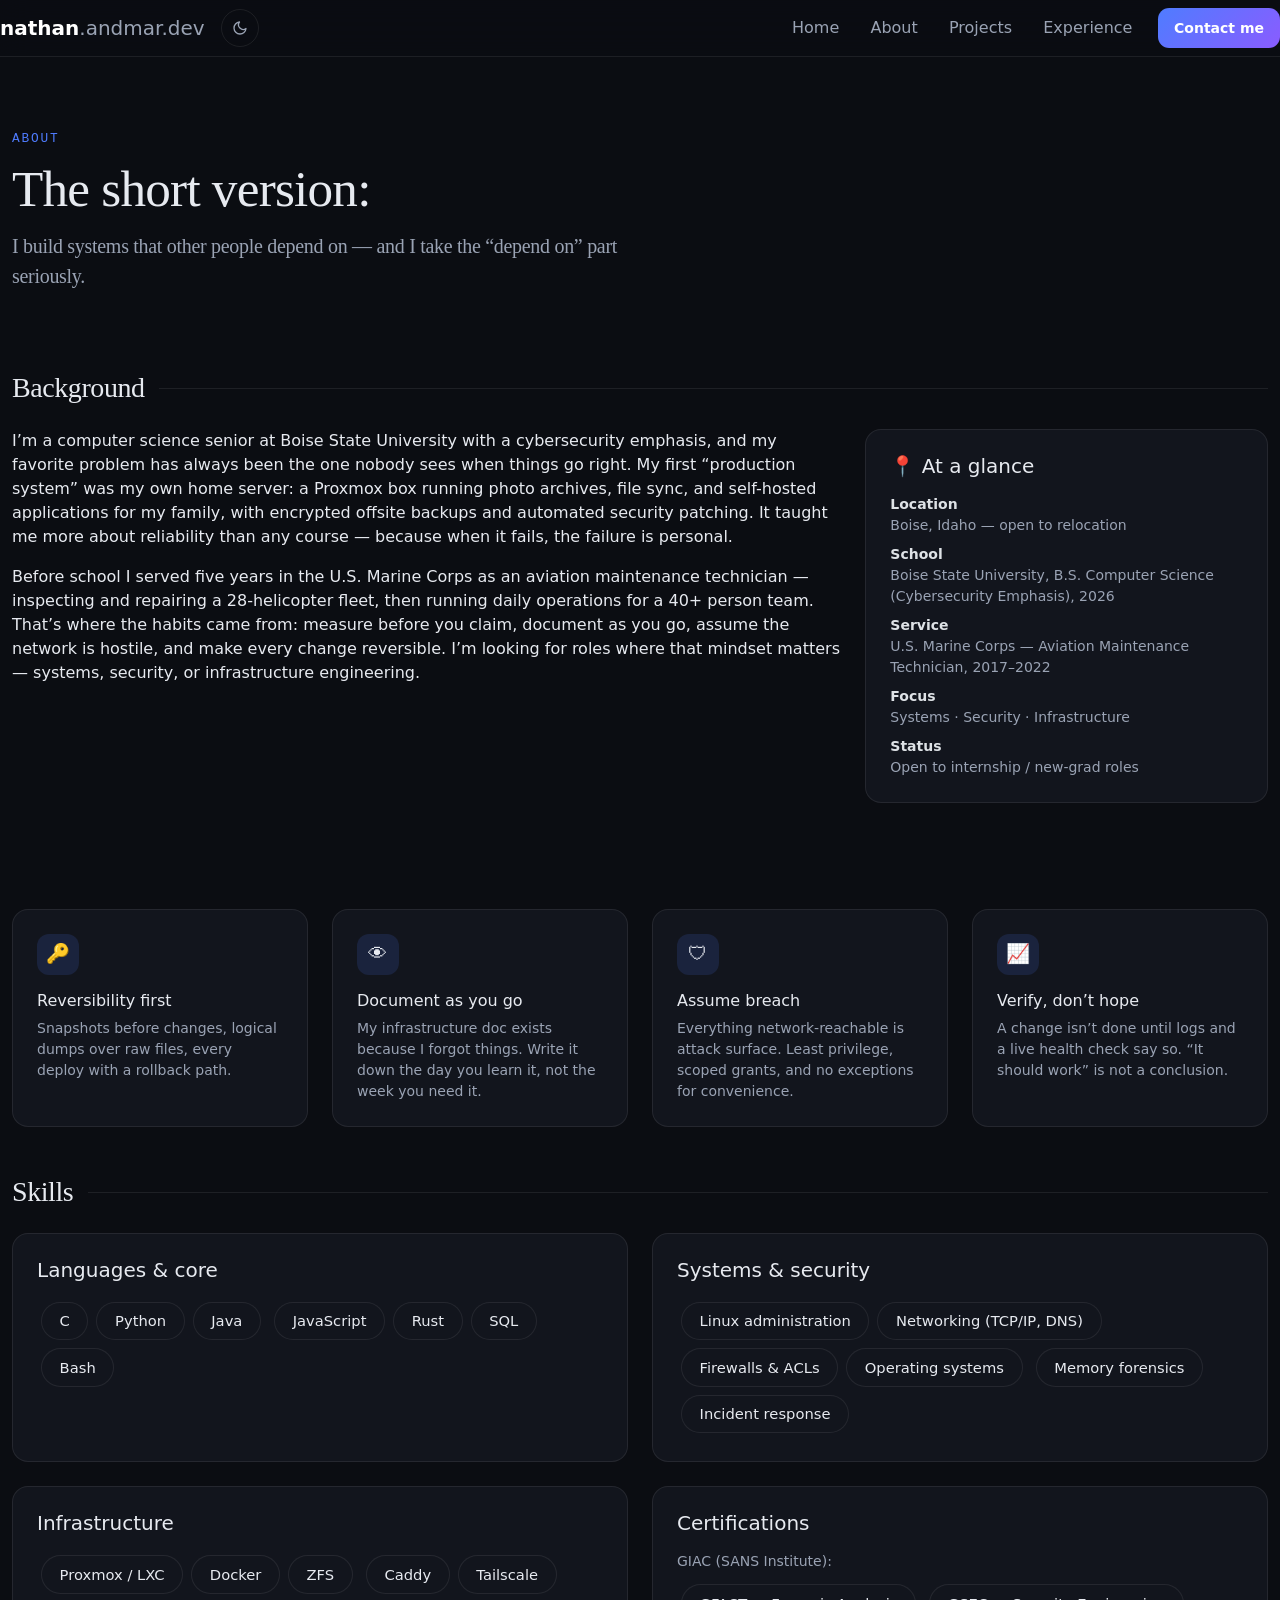
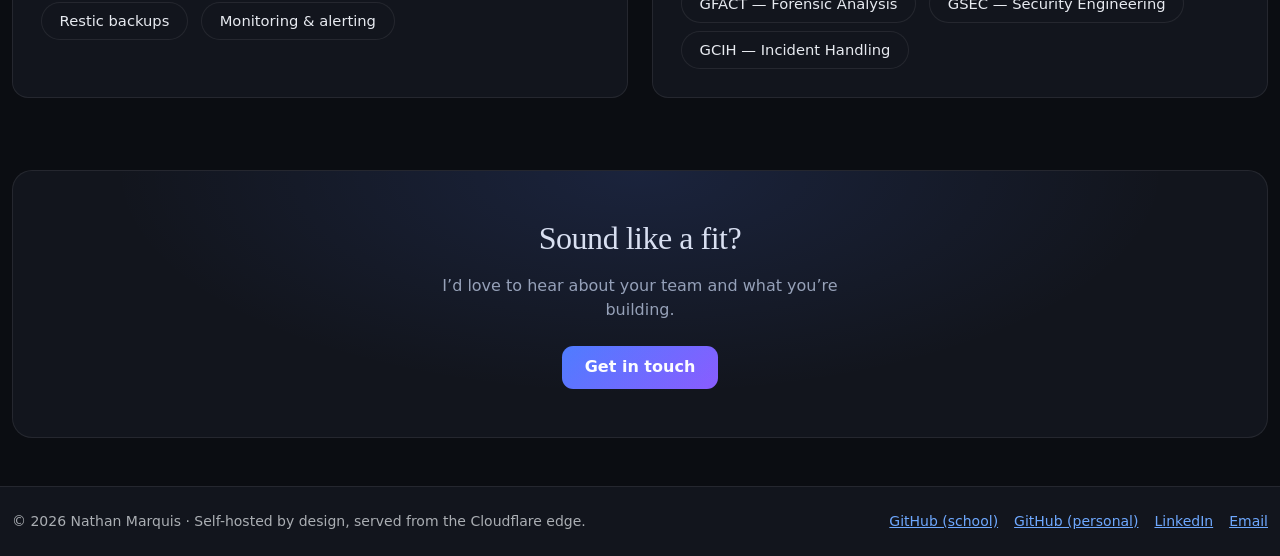
==== about.html @ 96228f15 "Make school GitHub the primary footer reference" ====
<!DOCTYPE html>
<html lang="en" data-bs-theme="dark">
<head>
  <meta charset="UTF-8">
  <meta name="viewport" content="width=device-width, initial-scale=1.0">
  <title>About — Nathan Marquis</title>
  <meta name="description" content="About Nathan Marquis: background, skills, and what I care about in the work.">

  <meta property="og:title" content="About — Nathan Marquis">
  <meta property="og:description" content="Background, skills, and what I care about in the work.">
  <meta property="og:type" content="website">
  <meta property="og:url" content="https://nathan.andmar.dev/about.html">

  <link rel="icon" href="favicon.svg" type="image/svg+xml">
  <link rel="stylesheet" href="assets/css/bootstrap.min.css">
  <link rel="stylesheet" href="styles.css">
</head>
<body data-page="about">
  <a class="skip-link" href="#main">Skip to content</a>

  <header class="site-header sticky-top">
    <nav class="navbar navbar-expand-lg container-xxl" aria-label="Primary">
      <a class="navbar-brand fw-bold" href="index.html">nathan<span class="brand-dot">.andmar.dev</span></a>
      <div class="d-flex align-items-center gap-2 ms-lg-auto me-lg-3">
        <button id="themeToggle" type="button" aria-label="Toggle light / dark theme" title="Toggle theme">
          <svg class="icon-moon" width="16" height="16" viewBox="0 0 24 24" fill="none" stroke="currentColor" stroke-width="2" stroke-linecap="round" stroke-linejoin="round"><path d="M21 12.79A9 9 0 1 1 11.21 3 7 7 0 0 0 21 12.79z"/></svg>
          <svg class="icon-sun d-none" width="16" height="16" viewBox="0 0 24 24" fill="none" stroke="currentColor" stroke-width="2" stroke-linecap="round" stroke-linejoin="round"><circle cx="12" cy="12" r="5"/><path d="M12 1v2m0 18v2M4.22 4.22l1.42 1.42m12.72 12.72 1.42 1.42M1 12h2m18 0h2M4.22 19.78l1.42-1.42M18.36 5.64l1.42-1.42"/></svg>
        </button>
        <button class="navbar-toggler" type="button" data-bs-toggle="collapse" data-bs-target="#primaryNav"
                aria-controls="primaryNav" aria-expanded="false" aria-label="Toggle navigation">
          <span class="navbar-toggler-icon"></span>
        </button>
      </div>
      <div class="collapse navbar-collapse" id="primaryNav">
        <ul class="navbar-nav ms-auto align-items-lg-center gap-lg-1">
          <li class="nav-item"><a class="nav-link" href="index.html">Home</a></li>
          <li class="nav-item"><a class="nav-link" href="about.html">About</a></li>
          <li class="nav-item"><a class="nav-link" href="projects.html">Projects</a></li>
          <li class="nav-item"><a class="nav-link" href="experience.html">Experience</a></li>
          <li class="nav-item ms-lg-2"><a class="btn btn-primary btn-sm px-3 nav-cta" href="contact.html">Contact me</a></li>
        </ul>
      </div>
    </nav>
  </header>

  <main id="main" class="container-xxl">

    <!-- ================= PAGE HEAD ================= -->
    <section class="page-head" aria-labelledby="page-title">
      <p class="eyebrow mb-0" data-reveal>About</p>
      <h1 id="page-title" data-reveal>The short version:</h1>
      <p class="lead display-serif" data-reveal>I build systems that other people depend on — and I take the &ldquo;depend on&rdquo; part seriously.</p>
    </section>

    <!-- ================= STORY ================= -->
    <section class="py-4" aria-labelledby="story-h">
      <h2 id="story-h" class="section-title" data-reveal>Background</h2>
      <div class="row g-4 align-items-start">
        <div class="col-lg-8" data-reveal>
          <p>
            I&rsquo;m a computer science senior at Boise State University with a cybersecurity
            emphasis, and my favorite problem has always been the one nobody sees when things go
            right. My first &ldquo;production system&rdquo; was my own home server: a Proxmox box
            running photo archives, file sync, and self-hosted applications for my family, with
            encrypted offsite backups and automated security patching. It taught me more about
            reliability than any course — because when it fails, the failure is personal.
          </p>
          <p>
            Before school I served five years in the U.S. Marine Corps as an aviation maintenance
            technician — inspecting and repairing a 28-helicopter fleet, then running daily
            operations for a 40+ person team. That&rsquo;s where the habits came from: measure
            before you claim, document as you go, assume the network is hostile, and make every
            change reversible. I&rsquo;m looking for roles where that mindset matters — systems,
            security, or infrastructure engineering.
          </p>
        </div>
        <div class="col-lg-4" data-reveal>
          <div class="card-surface">
            <h3 class="h5 mb-3">&#128205; At a glance</h3>
            <ul class="list-unstyled small text-muted-custom mb-0">
              <li class="mb-2"><strong class="text-body d-block">Location</strong> Boise, Idaho &mdash; open to relocation</li>
              <li class="mb-2"><strong class="text-body d-block">School</strong> Boise State University, B.S. Computer Science (Cybersecurity Emphasis), 2026</li>
              <li class="mb-2"><strong class="text-body d-block">Service</strong> U.S. Marine Corps &mdash; Aviation Maintenance Technician, 2017&ndash;2022</li>
              <li class="mb-2"><strong class="text-body d-block">Focus</strong> Systems &middot; Security &middot; Infrastructure</li>
              <li><strong class="text-body d-block">Status</strong> Open to internship / new-grad roles</li>
            </ul>
          </div>
        </div>
      </div>
    </section>

    <!-- ================= VALUES ================= -->
    <section class="py-4" aria-labelledby="values-h">
      <h2 id="values-h" class="section-title" data-reveal>How I work</h2>
      <div class="row g-4">
        <div class="col-md-6 col-lg-3" data-reveal>
          <div class="card-surface">
            <div class="card-icon">&#128273;</div>
            <h3 class="h6 mb-2">Reversibility first</h3>
            <p class="text-muted-custom small mb-0">Snapshots before changes, logical dumps over raw files, every deploy with a rollback path.</p>
          </div>
        </div>
        <div class="col-md-6 col-lg-3" data-reveal>
          <div class="card-surface">
            <div class="card-icon">&#128065;</div>
            <h3 class="h6 mb-2">Document as you go</h3>
            <p class="text-muted-custom small mb-0">My infrastructure doc exists because I forgot things. Write it down the day you learn it, not the week you need it.</p>
          </div>
        </div>
        <div class="col-md-6 col-lg-3" data-reveal>
          <div class="card-surface">
            <div class="card-icon">&#128737;</div>
            <h3 class="h6 mb-2">Assume breach</h3>
            <p class="text-muted-custom small mb-0">Everything network-reachable is attack surface. Least privilege, scoped grants, and no exceptions for convenience.</p>
          </div>
        </div>
        <div class="col-md-6 col-lg-3" data-reveal>
          <div class="card-surface">
            <div class="card-icon">&#128200;</div>
            <h3 class="h6 mb-2">Verify, don&rsquo;t hope</h3>
            <p class="text-muted-custom small mb-0">A change isn&rsquo;t done until logs and a live health check say so. &ldquo;It should work&rdquo; is not a conclusion.</p>
          </div>
        </div>
      </div>
    </section>

    <!-- ================= SKILLS ================= -->
    <section class="py-4" aria-labelledby="skills-h">
      <h2 id="skills-h" class="section-title" data-reveal>Skills</h2>
      <div class="row g-4">
        <div class="col-lg-6" data-reveal>
          <div class="card-surface h-100">
            <h3 class="h5 mb-3">Languages &amp; core</h3>
            <span class="chip">C</span><span class="chip">Python</span><span class="chip">Java</span>
            <span class="chip">JavaScript</span><span class="chip">Rust</span><span class="chip">SQL</span><span class="chip">Bash</span>
          </div>
        </div>
        <div class="col-lg-6" data-reveal>
          <div class="card-surface h-100">
            <h3 class="h5 mb-3">Systems &amp; security</h3>
            <span class="chip">Linux administration</span><span class="chip">Networking (TCP/IP, DNS)</span>
            <span class="chip">Firewalls &amp; ACLs</span><span class="chip">Operating systems</span>
            <span class="chip">Memory forensics</span><span class="chip">Incident response</span>
          </div>
        </div>
        <div class="col-lg-6" data-reveal>
          <div class="card-surface h-100">
            <h3 class="h5 mb-3">Infrastructure</h3>
            <span class="chip">Proxmox / LXC</span><span class="chip">Docker</span><span class="chip">ZFS</span>
            <span class="chip">Caddy</span><span class="chip">Tailscale</span><span class="chip">Restic backups</span>
            <span class="chip">Monitoring &amp; alerting</span>
          </div>
        </div>
        <div class="col-lg-6" data-reveal>
          <div class="card-surface h-100">
            <h3 class="h5 mb-3">Certifications</h3>
            <p class="text-muted-custom small mb-2">GIAC (SANS Institute):</p>
            <span class="chip">GFACT &mdash; Forensic Analysis</span>
            <span class="chip">GSEC &mdash; Security Engineering</span>
            <span class="chip">GCIH &mdash; Incident Handling</span>
          </div>
        </div>
      </div>
    </section>

    <!-- ================= CTA ================= -->
    <section class="py-5" aria-label="Contact call to action">
      <div class="cta-banner" data-reveal>
        <h2 class="display-serif mb-3">Sound like a fit?</h2>
        <p class="text-muted-custom mx-auto mb-4" style="max-width: 28rem;">
          I&rsquo;d love to hear about your team and what you&rsquo;re building.
        </p>
        <a href="contact.html" class="btn btn-primary">Get in touch</a>
      </div>
    </section>

  </main>

  <footer class="site-footer mt-auto">
    <div class="container-xxl d-flex flex-wrap justify-content-between align-items-center gap-2 py-4">
      <p class="mb-0 small text-body-secondary">&copy; <span id="year">2026</span> Nathan Marquis &middot; Self-hosted by design, served from the Cloudflare edge.</p>
      <p class="mb-0 small text-body-secondary d-flex gap-3">
        <a href="https://github.com/NathanMarquis659" rel="me">GitHub (school)</a>
        <a href="https://github.com/NathanMarquis" rel="me">GitHub (personal)</a>
        <a href="https://www.linkedin.com/in/nathanmarquis" rel="me">LinkedIn</a>
        <a href="mailto:nathanmarquis23@gmail.com">Email</a>
      </p>
    </div>
  </footer>

  <script src="assets/js/bootstrap.bundle.min.js"></script>
  <script src="site.js"></script>
</body>
</html>
---- styles.css ----
/* ============================================================
   nathan.andmar.dev — custom design layer on top of Bootstrap 5.3.3
   (bootstrap.min.css is loaded first; this file wins on conflicts)
   Dark by default, light theme via [data-bs-theme="light"].
   No web fonts: editorial serif display + system sans body.
   ============================================================ */

:root {
  --bg: #0b0d12;
  --surface: #12151d;
  --surface-2: #171b25;
  --border: rgba(255, 255, 255, 0.08);
  --fg: #e7eaf0;
  --muted: #9aa3b4;
  --accent: #4f7cff;
  --accent-2: #8a5cff;
  --accent-soft: rgba(79, 124, 255, 0.14);
  --grad: linear-gradient(135deg, var(--accent), var(--accent-2));
  --radius: 1rem;
  --font-display: "Iowan Old Style", "Palatino Linotype", Palatino, Charter, Georgia, serif;
  --font-mono: ui-monospace, "SF Mono", SFMono-Regular, Menlo, Consolas, monospace;
}

[data-bs-theme="light"] {
  --bg: #f7f8fb;
  --surface: #ffffff;
  --surface-2: #eef0f6;
  --border: rgba(15, 23, 42, 0.1);
  --fg: #171c26;
  --muted: #5b6472;
  --accent: #2f5fe8;
  --accent-2: #7a4fe0;
  --accent-soft: rgba(47, 95, 232, 0.1);
}

/* ---------- base ---------- */

html { scroll-behavior: smooth; }

body {
  background: var(--bg);
  color: var(--fg);
  font-family: system-ui, -apple-system, "Segoe UI", Roboto, Helvetica, Arial, sans-serif;
  min-height: 100vh;
  display: flex;
  flex-direction: column;
}

::selection { background: var(--accent); color: #fff; }

main { flex: 1 0 auto; }

h1, h2, .display-serif { font-family: var(--font-display); letter-spacing: -0.015em; }

.text-muted-custom { color: var(--muted) !important; }
.font-mono { font-family: var(--font-mono); }

a { transition: color 0.2s ease; }

/* ---------- navbar (glassy) ---------- */

.site-header {
  background: color-mix(in srgb, var(--bg) 78%, transparent);
  -webkit-backdrop-filter: blur(14px);
  backdrop-filter: blur(14px);
  border-bottom: 1px solid var(--border);
}

.navbar-brand .brand-dot { color: var(--muted); font-weight: 400; }

.nav-link {
  color: var(--muted) !important;
  font-weight: 500;
  border-radius: 0.5rem;
  padding: 0.45rem 0.85rem !important;
  transition: color 0.2s ease, background-color 0.2s ease;
}
.nav-link:hover { color: var(--fg) !important; background: var(--accent-soft); }

/* active page indicator — driven by body[data-page] */
body[data-page="home"] .nav-link[href="/"],
body[data-page="about"] .nav-link[href="/about.html"],
body[data-page="projects"] .nav-link[href="/projects.html"],
body[data-page="experience"] .nav-link[href="/experience.html"],
body[data-page="contact"] .nav-link[href="/contact.html"] {
  color: var(--fg) !important;
  background: var(--accent-soft);
}

.nav-cta { border: none; }

#themeToggle {
  border: 1px solid var(--border);
  background: transparent;
  color: var(--muted);
  width: 2.4rem; height: 2.4rem;
  border-radius: 50%;
  display: inline-flex; align-items: center; justify-content: center;
  transition: color 0.2s ease, border-color 0.2s ease, transform 0.3s ease;
}
#themeToggle:hover { color: var(--fg); border-color: var(--accent); transform: rotate(30deg); }

/* ---------- hero (home) ---------- */

.hero {
  position: relative;
  min-height: calc(100vh - 4.5rem);
  display: flex;
  align-items: center;
  padding: 4rem 0;
  overflow: hidden;
}

/* ambient glow blobs behind the hero */
.hero::before, .hero::after {
  content: "";
  position: absolute;
  border-radius: 50%;
  filter: blur(90px);
  opacity: 0.5;
  pointer-events: none;
}
.hero::before {
  width: 34rem; height: 34rem;
  background: radial-gradient(circle, rgba(79,124,255,0.35), transparent 65%);
  top: -8rem; right: -6rem;
}
.hero::after {
  width: 30rem; height: 30rem;
  background: radial-gradient(circle, rgba(138,92,255,0.3), transparent 65%);
  bottom: -10rem; left: -8rem;
}

.hero .container-xxl { position: relative; z-index: 1; }

.hero-eyebrow {
  font-family: var(--font-mono);
  color: var(--accent);
  letter-spacing: 0.14em;
  text-transform: uppercase;
  font-size: 0.8rem;
}

.hero h1 {
  font-size: clamp(2.75rem, 5.5vw, 4.75rem);
  margin: 0.9rem 0 1rem;
}

.grad-text {
  background: var(--grad);
  -webkit-background-clip: text;
  background-clip: text;
  color: transparent;
}

.hero .lead { color: var(--muted); max-width: 34rem; font-size: 1.2rem; }

.status-line {
  display: inline-flex; align-items: center; gap: 0.55rem;
  font-family: var(--font-mono); font-size: 0.85rem;
  color: var(--muted);
  border: 1px solid var(--border);
  background: var(--surface);
  border-radius: 999px;
  padding: 0.4rem 1rem;
}
.status-dot {
  width: 8px; height: 8px; border-radius: 50%;
  background: #34d399;
  box-shadow: 0 0 0 0 rgba(52, 211, 153, 0.6);
  animation: pulse 2.4s infinite;
}
@keyframes pulse {
  0%   { box-shadow: 0 0 0 0 rgba(52, 211, 153, 0.55); }
  70%  { box-shadow: 0 0 0 9px rgba(52, 211, 153, 0); }
  100% { box-shadow: 0 0 0 0 rgba(52, 211, 153, 0); }
}

/* ---------- buttons ---------- */

.btn-primary {
  background: var(--grad);
  border: none;
  color: #fff;
  font-weight: 600;
  padding: 0.6rem 1.4rem;
  border-radius: 0.7rem;
  transition: transform 0.2s ease, box-shadow 0.2s ease, filter 0.2s ease;
}
.btn-primary:hover {
  color: #fff;
  transform: translateY(-2px);
  box-shadow: 0 8px 24px -8px rgba(79, 124, 255, 0.65);
  filter: brightness(1.08);
}

.btn-outline-light-custom {
  border: 1px solid var(--border);
  color: var(--fg);
  background: transparent;
  font-weight: 600;
  padding: 0.6rem 1.4rem;
  border-radius: 0.7rem;
  transition: border-color 0.2s ease, transform 0.2s ease, background-color 0.2s ease;
}
.btn-outline-light-custom:hover {
  border-color: var(--accent);
  color: var(--fg);
  background: var(--accent-soft);
  transform: translateY(-2px);
}

/* ---------- page headers (subpages) ---------- */

.page-head { padding: 4.5rem 0 2.5rem; }
.page-head .eyebrow {
  font-family: var(--font-mono);
  color: var(--accent);
  letter-spacing: 0.14em;
  text-transform: uppercase;
  font-size: 0.8rem;
}
.page-head h1 { font-size: clamp(2.25rem, 4vw, 3.5rem); margin: 0.6rem 0 0.75rem; }
.page-head .lead { color: var(--muted); max-width: 40rem; }

.section-title {
  font-size: 1.75rem;
  margin-bottom: 1.5rem;
  display: flex; align-items: center; gap: 0.9rem;
}
.section-title::after {
  content: "";
  flex: 1;
  height: 1px;
  background: var(--border);
}

/* ---------- cards ---------- */

.card-surface {
  background: var(--surface);
  border: 1px solid var(--border);
  border-radius: var(--radius);
  padding: 1.5rem;
  height: 100%;
  transition: transform 0.25s ease, border-color 0.25s ease, box-shadow 0.25s ease;
}
.card-surface:hover {
  transform: translateY(-4px);
  border-color: color-mix(in srgb, var(--accent) 55%, transparent);
  box-shadow: 0 14px 34px -18px rgba(0, 0, 0, 0.7);
}

/* Invisible stretched link (index "More work" card): the ::after overlay must sit
   above interactive content, or clicks fall through to whatever is on top. */
.stretched-none {
  position: relative;
}
.stretched-none::after {
  content: "";
  position: absolute;
  inset: 0;
  z-index: 1;
}

.card-icon {
  width: 2.6rem; height: 2.6rem;
  border-radius: 0.75rem;
  background: var(--accent-soft);
  display: flex; align-items: center; justify-content: center;
  font-size: 1.2rem;
  margin-bottom: 1rem;
}

.tag {
  display: inline-block;
  font-family: var(--font-mono);
  font-size: 0.75rem;
  color: var(--muted);
  border: 1px solid var(--border);
  background: var(--surface-2);
  border-radius: 999px;
  padding: 0.2rem 0.7rem;
  margin: 0.15rem 0.2rem 0.15rem 0;
}

/* ---------- timeline (experience / about) ---------- */

.timeline { position: relative; padding-left: 1.75rem; }
.timeline::before {
  content: "";
  position: absolute; left: 0.45rem; top: 0.4rem; bottom: 0.4rem;
  width: 2px;
  background: linear-gradient(var(--accent), var(--accent-2));
  opacity: 0.5;
}
.timeline-item { position: relative; padding-bottom: 2.25rem; }
.timeline-item:last-child { padding-bottom: 0; }
.timeline-item::before {
  content: "";
  position: absolute; left: -1.75rem; top: 0.35rem;
  width: 12px; height: 12px;
  border-radius: 50%;
  background: var(--bg);
  border: 3px solid var(--accent);
}
.timeline-item h3 { margin-bottom: 0.15rem; }
.timeline-meta { color: var(--muted); font-size: 0.9rem; font-family: var(--font-mono); }

/* ---------- skill chips ---------- */

.chip {
  display: inline-block;
  background: var(--surface);
  border: 1px solid var(--border);
  color: var(--fg);
  border-radius: 999px;
  padding: 0.45rem 1.1rem;
  font-size: 0.92rem;
  margin: 0.25rem;
  transition: border-color 0.2s ease, transform 0.2s ease;
}
.chip:hover { border-color: var(--accent); transform: translateY(-2px); }

/* ---------- CTA banner (home bottom) ---------- */

.cta-banner {
  position: relative;
  background: var(--surface);
  border: 1px solid var(--border);
  border-radius: calc(var(--radius) + 4px);
  padding: 3rem 2rem;
  text-align: center;
  overflow: hidden;
}
.cta-banner::before {
  content: "";
  position: absolute; inset: 0;
  background: radial-gradient(60% 120% at 50% 0%, var(--accent-soft), transparent 70%);
  pointer-events: none;
}

/* ---------- contact ---------- */

.contact-card {
  background: var(--surface);
  border: 1px solid var(--border);
  border-radius: var(--radius);
  padding: 1.5rem;
}

.form-control, .form-label { color: var(--fg); }
.form-control {
  background: var(--surface-2);
  border-color: var(--border);
  color: var(--fg);
}
.form-control:focus {
  background: var(--surface-2);
  border-color: var(--accent);
  box-shadow: 0 0 0 0.25rem var(--accent-soft);
  color: var(--fg);
}

/* ---------- footer ---------- */

.site-footer {
  flex-shrink: 0;
  border-top: 1px solid var(--border);
  background: var(--surface);
  margin-top: 4rem;
}

/* ---------- scroll-reveal transitions ---------- */

[data-reveal] {
  opacity: 0;
  transform: translateY(18px);
  transition: opacity 0.55s ease, transform 0.55s ease;
}
[data-reveal].revealed { opacity: 1; transform: none; }

/* ---------- a11y / motion ---------- */

.skip-link {
  position: absolute; left: -999px; top: 0;
  background: var(--accent); color: #fff;
  padding: 0.5rem 1rem; z-index: 100; border-radius: 0 0 0.5rem 0;
}
.skip-link:focus { left: 0; }

html.reduced-motion [data-reveal] { opacity: 1; transform: none; transition: none; }

@media (prefers-reduced-motion: reduce) {
  html { scroll-behavior: auto; }
  [data-reveal] { opacity: 1; transform: none; transition: none; }
  .status-dot { animation: none; }
  * { transition-duration: 0.01ms !important; animation-duration: 0.01ms !important; }
}
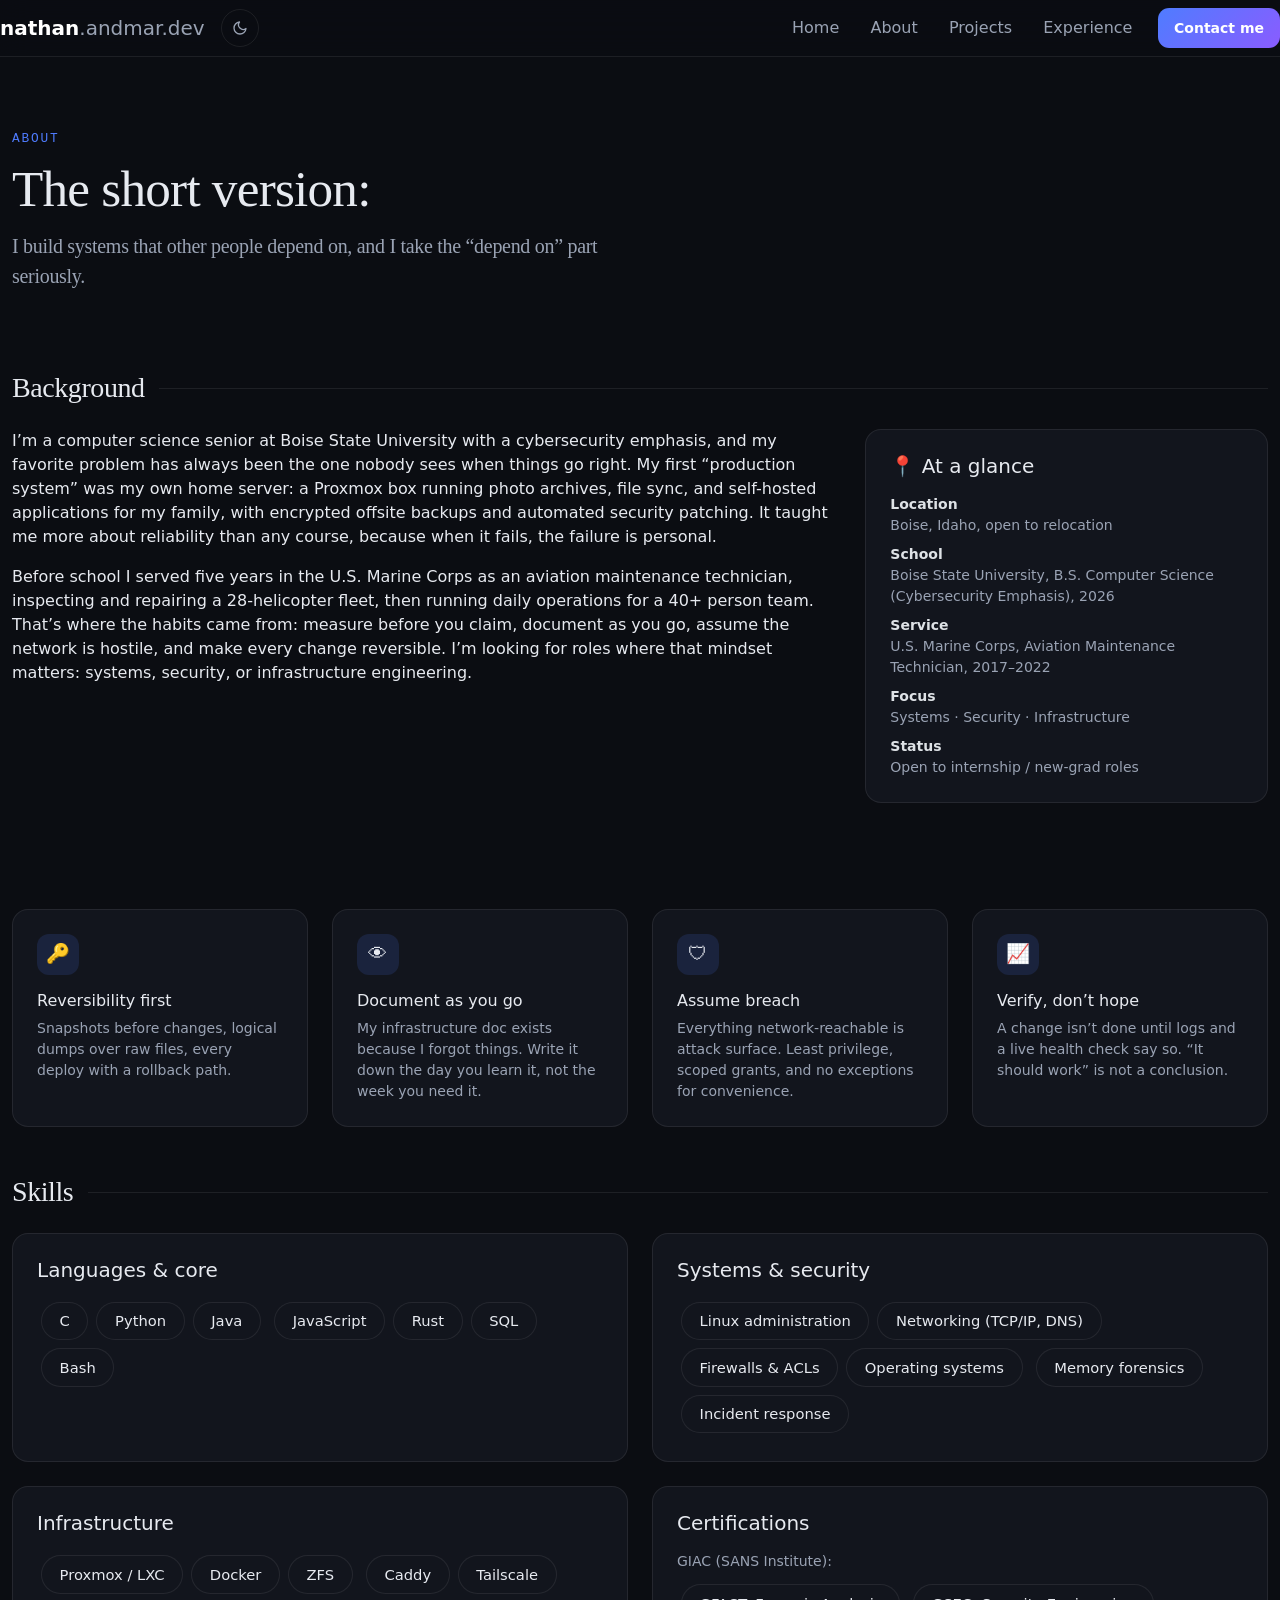
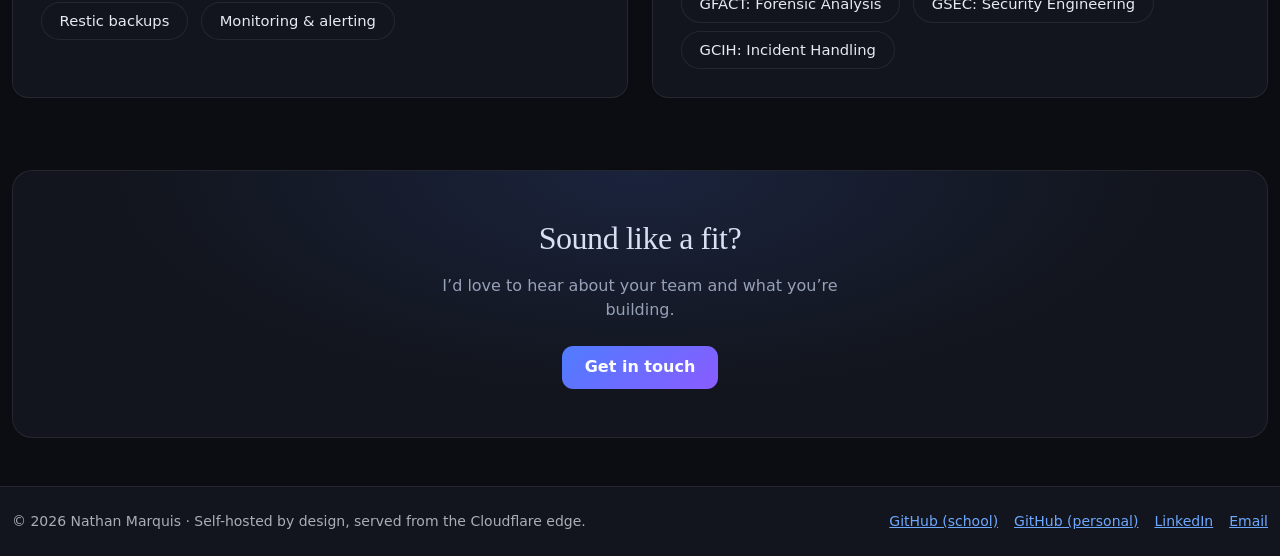
==== commit 149305ab: "Rewrite home blurb around Marine Corps background and remove em dashes Home blurb now says former Ma" ====
--- a/about.html
+++ b/about.html
@@ -3,10 +3,10 @@
 <head>
   <meta charset="UTF-8">
   <meta name="viewport" content="width=device-width, initial-scale=1.0">
-  <title>About — Nathan Marquis</title>
+  <title>About | Nathan Marquis</title>
   <meta name="description" content="About Nathan Marquis: background, skills, and what I care about in the work.">
 
-  <meta property="og:title" content="About — Nathan Marquis">
+  <meta property="og:title" content="About | Nathan Marquis">
   <meta property="og:description" content="Background, skills, and what I care about in the work.">
   <meta property="og:type" content="website">
   <meta property="og:url" content="https://nathan.andmar.dev/about.html">
@@ -49,7 +49,7 @@
     <section class="page-head" aria-labelledby="page-title">
       <p class="eyebrow mb-0" data-reveal>About</p>
       <h1 id="page-title" data-reveal>The short version:</h1>
-      <p class="lead display-serif" data-reveal>I build systems that other people depend on — and I take the &ldquo;depend on&rdquo; part seriously.</p>
+      <p class="lead display-serif" data-reveal>I build systems that other people depend on, and I take the &ldquo;depend on&rdquo; part seriously.</p>
     </section>
 
     <!-- ================= STORY ================= -->
@@ -63,14 +63,14 @@
             right. My first &ldquo;production system&rdquo; was my own home server: a Proxmox box
             running photo archives, file sync, and self-hosted applications for my family, with
             encrypted offsite backups and automated security patching. It taught me more about
-            reliability than any course — because when it fails, the failure is personal.
+            reliability than any course, because when it fails, the failure is personal.
           </p>
           <p>
             Before school I served five years in the U.S. Marine Corps as an aviation maintenance
-            technician — inspecting and repairing a 28-helicopter fleet, then running daily
+            technician, inspecting and repairing a 28-helicopter fleet, then running daily
             operations for a 40+ person team. That&rsquo;s where the habits came from: measure
             before you claim, document as you go, assume the network is hostile, and make every
-            change reversible. I&rsquo;m looking for roles where that mindset matters — systems,
+            change reversible. I&rsquo;m looking for roles where that mindset matters: systems,
             security, or infrastructure engineering.
           </p>
         </div>
@@ -78,9 +78,9 @@
           <div class="card-surface">
             <h3 class="h5 mb-3">&#128205; At a glance</h3>
             <ul class="list-unstyled small text-muted-custom mb-0">
-              <li class="mb-2"><strong class="text-body d-block">Location</strong> Boise, Idaho &mdash; open to relocation</li>
+              <li class="mb-2"><strong class="text-body d-block">Location</strong> Boise, Idaho, open to relocation</li>
               <li class="mb-2"><strong class="text-body d-block">School</strong> Boise State University, B.S. Computer Science (Cybersecurity Emphasis), 2026</li>
-              <li class="mb-2"><strong class="text-body d-block">Service</strong> U.S. Marine Corps &mdash; Aviation Maintenance Technician, 2017&ndash;2022</li>
+              <li class="mb-2"><strong class="text-body d-block">Service</strong> U.S. Marine Corps, Aviation Maintenance Technician, 2017&ndash;2022</li>
               <li class="mb-2"><strong class="text-body d-block">Focus</strong> Systems &middot; Security &middot; Infrastructure</li>
               <li><strong class="text-body d-block">Status</strong> Open to internship / new-grad roles</li>
             </ul>
@@ -155,9 +155,9 @@
           <div class="card-surface h-100">
             <h3 class="h5 mb-3">Certifications</h3>
             <p class="text-muted-custom small mb-2">GIAC (SANS Institute):</p>
-            <span class="chip">GFACT &mdash; Forensic Analysis</span>
-            <span class="chip">GSEC &mdash; Security Engineering</span>
-            <span class="chip">GCIH &mdash; Incident Handling</span>
+            <span class="chip">GFACT: Forensic Analysis</span>
+            <span class="chip">GSEC: Security Engineering</span>
+            <span class="chip">GCIH: Incident Handling</span>
           </div>
         </div>
       </div>
--- a/styles.css
+++ b/styles.css
@@ -1,5 +1,5 @@
 /* ============================================================
-   nathan.andmar.dev — custom design layer on top of Bootstrap 5.3.3
+   nathan.andmar.dev: custom design layer on top of Bootstrap 5.3.3
    (bootstrap.min.css is loaded first; this file wins on conflicts)
    Dark by default, light theme via [data-bs-theme="light"].
    No web fonts: editorial serif display + system sans body.
@@ -77,7 +77,7 @@
 }
 .nav-link:hover { color: var(--fg) !important; background: var(--accent-soft); }
 
-/* active page indicator — driven by body[data-page] */
+/* active page indicator, driven by body[data-page] */
 body[data-page="home"] .nav-link[href="/"],
 body[data-page="about"] .nav-link[href="/about.html"],
 body[data-page="projects"] .nav-link[href="/projects.html"],
@@ -380,6 +380,109 @@
 }
 [data-reveal].revealed { opacity: 1; transform: none; }
 
+/* ---------- cursor helicopter (see site.js) ---------- */
+
+.heli {
+  position: fixed; left: 0; top: 0;
+  width: 80px; height: 40px; margin: -20px 0 0 -40px;
+  pointer-events: none; z-index: 1060;
+  opacity: 0; transition: opacity 0.3s ease;
+  will-change: transform;
+}
+.heli.on { opacity: 1; }
+.heli svg { display: block; width: 100%; height: 100%; overflow: visible; }
+.heli-side, .heli-front { transform-origin: 40px 22px; }
+.heli-front { opacity: 0; }
+.heli-body { fill: #838b94; stroke: #252a30; stroke-width: 0.45; stroke-linejoin: round; }
+.heli-dark { fill: #565d65; stroke: #252a30; stroke-width: 0.45; stroke-linejoin: round; }
+.heli-shade { fill: #69707a; }
+.heli-line-fill { fill: #6d757e; }
+.heli-vent { fill: #3a4148; }
+.heli-spade { fill: #0b0c0e; }
+.heli-hi { stroke: #a8afb7; stroke-width: 0.5; stroke-linecap: round; }
+.heli-mast { stroke: #4a5159; stroke-width: 2; stroke-linecap: round; }
+.heli-line.thin { stroke-width: 0.9; }
+.heli-tdisc { fill: var(--fg); opacity: 0.08; }
+.heli-glass { fill: #2c3946; stroke: #252a30; stroke-width: 0.5; }
+.heli-door { fill: none; stroke: #3a4148; stroke-width: 0.5; stroke-linecap: round; }
+.heli-light { fill: #e8e3b0; }
+.heli-beam { display: none; }
+[data-bs-theme="dark"] .heli-beam { display: inline; }
+
+/* faint warm wash on the page under the heli's lamp: screen-blended so dark mode stays dark */
+.heli-lamp {
+  display: none;
+  position: fixed; left: 0; top: 0;
+  width: 210px; height: 150px; margin: -75px 0 0 0;
+  transform-origin: 0 50%;
+  pointer-events: none; z-index: 1059;
+  opacity: 0; mix-blend-mode: screen; will-change: transform, opacity;
+  background: conic-gradient(from 70deg at 0 50%,
+    transparent 0deg, rgba(255, 186, 104, 0.12) 8deg, rgba(255, 186, 104, 0.26) 20deg,
+    rgba(255, 186, 104, 0.12) 32deg, transparent 40deg, transparent 360deg);
+  -webkit-mask-image: radial-gradient(circle at 0 50%, #000 0, rgba(0, 0, 0, 0.85) 30%, transparent 100%);
+  mask-image: radial-gradient(circle at 0 50%, #000 0, rgba(0, 0, 0, 0.85) 30%, transparent 100%);
+}
+[data-bs-theme="dark"] .heli-lamp { display: block; }
+.heli-line { stroke: #6d757e; stroke-width: 1.6; stroke-linecap: round; fill: none; }
+.heli-top, .heli-upper { transform-origin: 40px 22px; }
+.heli-top { opacity: 0; }
+.heli-disc { fill: var(--fg); opacity: 0.08; }
+.heli-blade { stroke: var(--fg); stroke-width: 1.8; stroke-linecap: round; opacity: 0.5; }
+.heli-hub { fill: var(--fg); }
+.heli-blades { transform-origin: 40px 22px; animation: heli-spin 0.7s linear infinite; }
+@keyframes heli-spin { to { transform: rotate(360deg); } }
+.heli-rotor {
+  fill: var(--fg); opacity: 0.6;
+  transform-box: fill-box; transform-origin: center;
+}
+.heli-rotor { animation: heli-rotor 0.1s linear infinite alternate; }
+.heli-tblades { transform-origin: -3.4px 14.9px; animation: heli-spin 0.16s linear infinite; }
+/* one-time intro hint: shake the mouse to send the helicopter home */
+.heli-hint {
+  position: fixed; left: 50%; top: 12vh; transform: translateX(-50%); z-index: 1058;
+  display: flex; align-items: center; gap: 0.9rem;
+  max-width: min(92vw, 30rem); padding: 0.8rem 1.1rem;
+  color: var(--fg);
+  background: color-mix(in srgb, var(--surface) 70%, transparent);
+  border: 1px solid var(--border); border-radius: 1rem;
+  -webkit-backdrop-filter: blur(6px); backdrop-filter: blur(6px);
+  pointer-events: none; opacity: 0; transition: opacity 0.8s ease;
+}
+.heli-hint.show { opacity: 1; }
+.heli-hint svg { width: 120px; flex: none; overflow: visible; }
+.heli-hint p { margin: 0; font-size: 0.92rem; line-height: 1.4; }
+.heli-hint-line { stroke: var(--accent); stroke-width: 2.5; stroke-linecap: round; opacity: 0.5; }
+.heli-hint-cursor { fill: var(--fg); stroke: var(--bg); stroke-width: 1; stroke-linejoin: round; opacity: 0.9;
+  animation: heli-hint-sweep 0.38s ease-in-out infinite alternate; }
+@keyframes heli-hint-sweep {
+  from { transform: translate(8px, 12px); }
+  to   { transform: translate(98px, 12px); }
+}
+
+/* hint shown above the helicopter after it's been shooed off */
+.heli-tip {
+  position: fixed; left: 0; top: 0; z-index: 1061;
+  max-width: 200px; padding: 0.45rem 0.7rem;
+  font-size: 0.78rem; line-height: 1.35; text-align: center;
+  color: var(--fg); background: var(--surface-2);
+  border: 1px solid var(--border); border-radius: 0.6rem;
+  box-shadow: 0 6px 18px rgba(0, 0, 0, 0.3);
+  pointer-events: none; opacity: 0; transition: opacity 0.25s ease;
+}
+.heli-tip.show { opacity: 1; }
+.heli-tip::after {
+  content: ''; position: absolute; left: 50%; bottom: -5px;
+  width: 8px; height: 8px; background: var(--surface-2);
+  border-right: 1px solid var(--border); border-bottom: 1px solid var(--border);
+  transform: translateX(-50%) rotate(45deg);
+}
+
+/* landed: rotors wind down to a lazy turn */
+.heli.perched .heli-rotor { animation-duration: 0.7s; }
+.heli.perched .heli-tblades { animation-duration: 0.9s; }
+@keyframes heli-rotor { from { transform: scaleX(0.8); } to { transform: scaleX(1); } }
+
 /* ---------- a11y / motion ---------- */
 
 .skip-link {
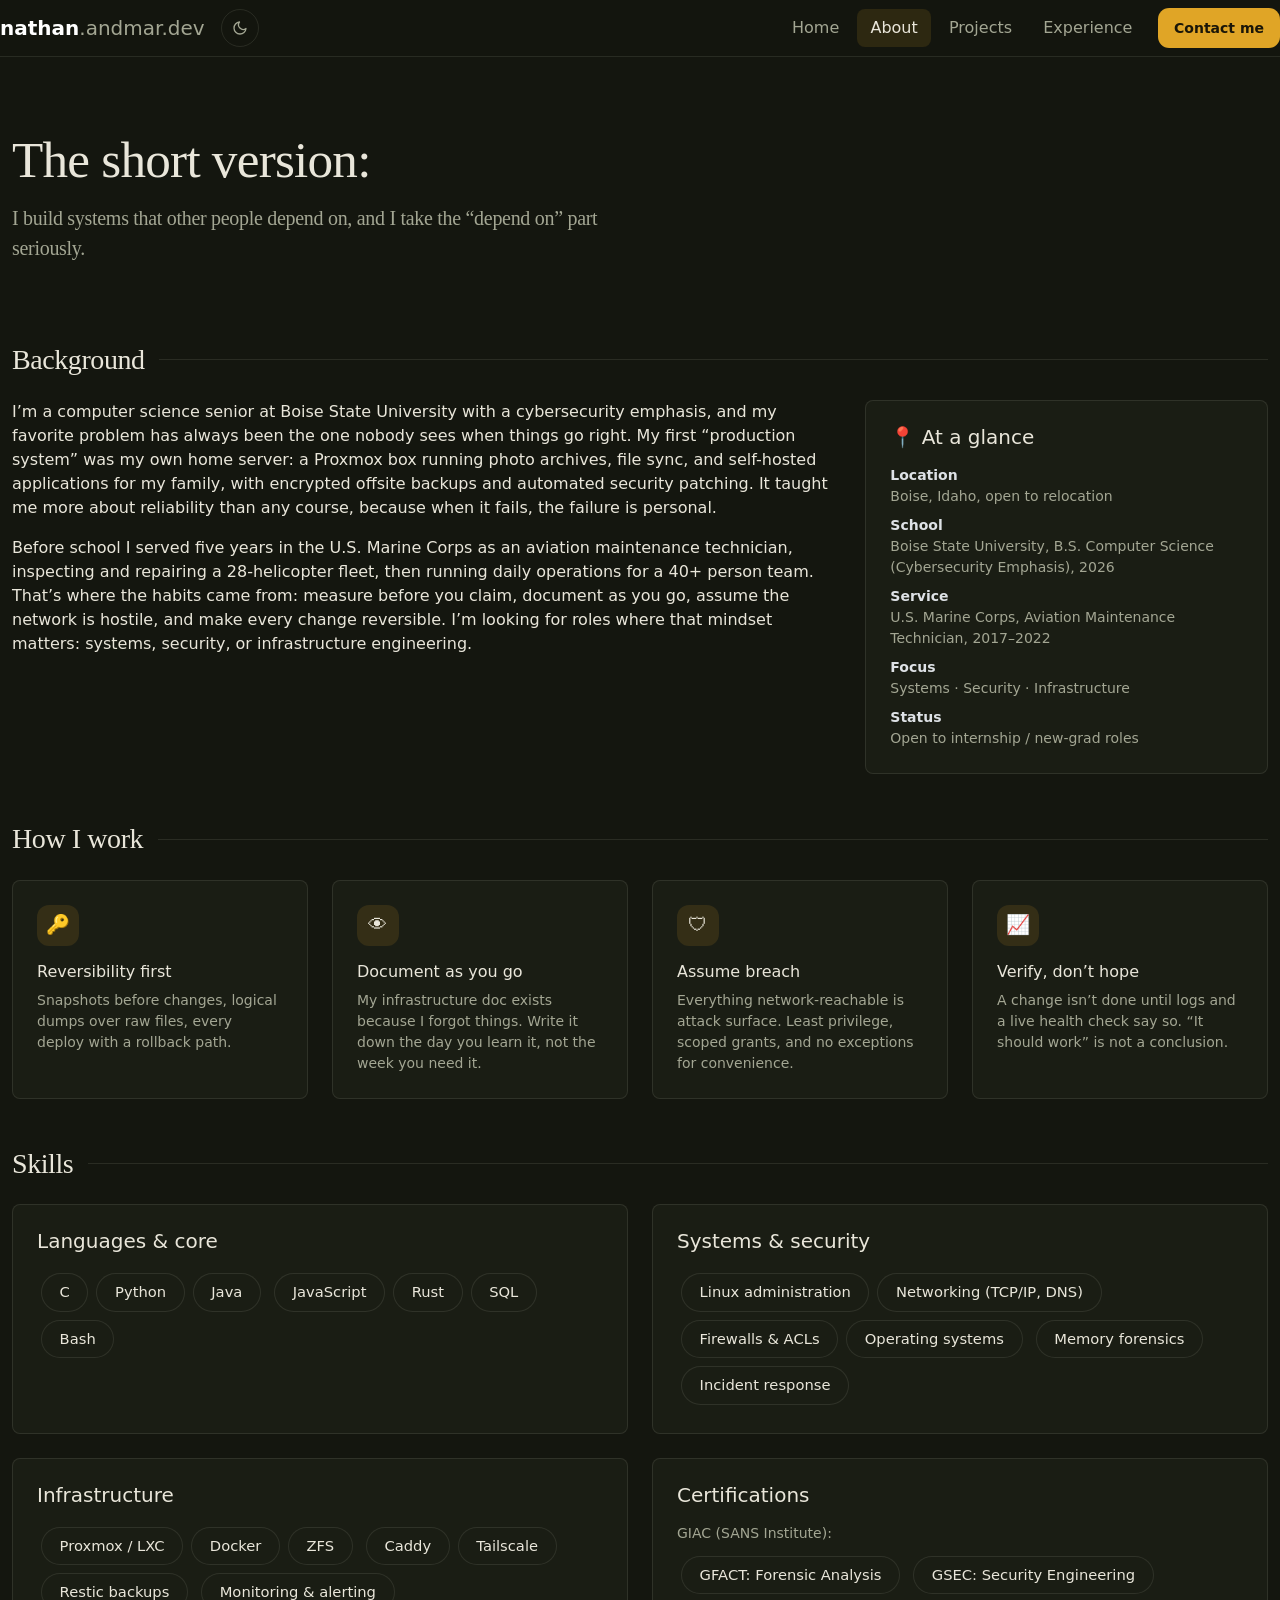
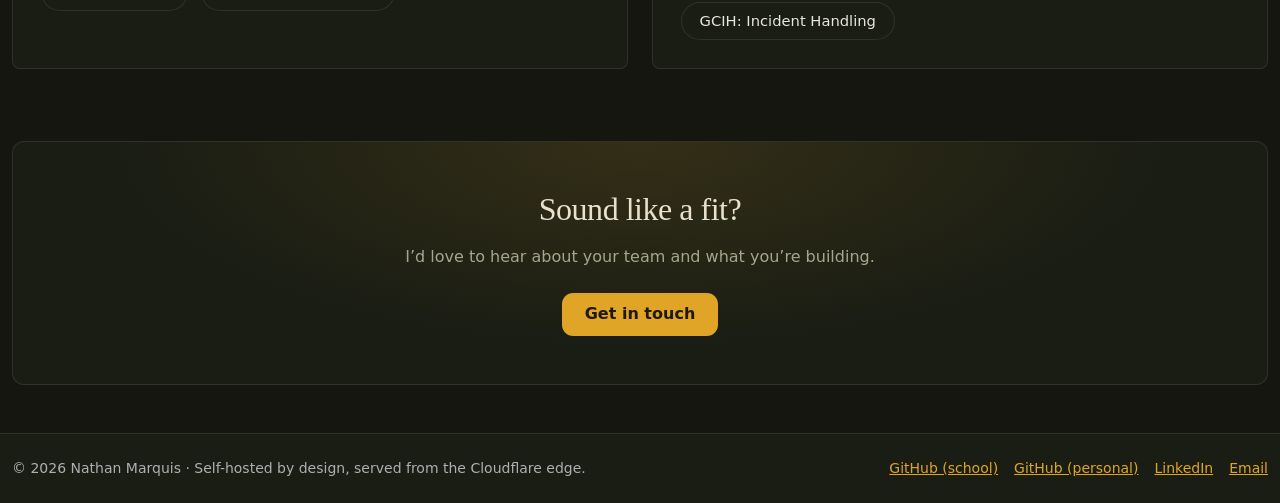
==== commit 21affe4e: "Replace blue gradient look with olive and amber, fix nav highlight and inline styles Co-Authored-By:" ====
--- a/about.html
+++ b/about.html
@@ -47,7 +47,6 @@
 
     <!-- ================= PAGE HEAD ================= -->
     <section class="page-head" aria-labelledby="page-title">
-      <p class="eyebrow mb-0" data-reveal>About</p>
       <h1 id="page-title" data-reveal>The short version:</h1>
       <p class="lead display-serif" data-reveal>I build systems that other people depend on, and I take the &ldquo;depend on&rdquo; part seriously.</p>
     </section>
@@ -167,7 +166,7 @@
     <section class="py-5" aria-label="Contact call to action">
       <div class="cta-banner" data-reveal>
         <h2 class="display-serif mb-3">Sound like a fit?</h2>
-        <p class="text-muted-custom mx-auto mb-4" style="max-width: 28rem;">
+        <p class="text-muted-custom cta-copy mx-auto mb-4">
           I&rsquo;d love to hear about your team and what you&rsquo;re building.
         </p>
         <a href="contact.html" class="btn btn-primary">Get in touch</a>
--- a/styles.css
+++ b/styles.css
@@ -6,31 +6,31 @@
    ============================================================ */
 
 :root {
-  --bg: #0b0d12;
-  --surface: #12151d;
-  --surface-2: #171b25;
-  --border: rgba(255, 255, 255, 0.08);
-  --fg: #e7eaf0;
-  --muted: #9aa3b4;
-  --accent: #4f7cff;
-  --accent-2: #8a5cff;
-  --accent-soft: rgba(79, 124, 255, 0.14);
-  --grad: linear-gradient(135deg, var(--accent), var(--accent-2));
-  --radius: 1rem;
+  --bg: #14160f;
+  --surface: #1a1d14;
+  --surface-2: #21251a;
+  --border: rgba(233, 230, 218, 0.1);
+  --fg: #e9e6da;
+  --muted: #a3a693;
+  --accent: #e0a526;
+  --accent-ink: #1a1608;
+  --accent-soft: rgba(224, 165, 38, 0.13);
+  --radius: 0.5rem;
   --font-display: "Iowan Old Style", "Palatino Linotype", Palatino, Charter, Georgia, serif;
   --font-mono: ui-monospace, "SF Mono", SFMono-Regular, Menlo, Consolas, monospace;
 }
 
+
 [data-bs-theme="light"] {
-  --bg: #f7f8fb;
-  --surface: #ffffff;
-  --surface-2: #eef0f6;
-  --border: rgba(15, 23, 42, 0.1);
-  --fg: #171c26;
-  --muted: #5b6472;
-  --accent: #2f5fe8;
-  --accent-2: #7a4fe0;
-  --accent-soft: rgba(47, 95, 232, 0.1);
+  --bg: #f2f0e6;
+  --surface: #fbfaf4;
+  --surface-2: #e9e6d8;
+  --border: rgba(29, 32, 22, 0.14);
+  --fg: #1d2016;
+  --muted: #5d6150;
+  --accent: #8a5f00;
+  --accent-ink: #fbfaf4;
+  --accent-soft: rgba(138, 95, 0, 0.1);
 }
 
 /* ---------- base ---------- */
@@ -46,16 +46,15 @@
   flex-direction: column;
 }
 
-::selection { background: var(--accent); color: #fff; }
+::selection { background: var(--accent); color: var(--accent-ink); }
 
 main { flex: 1 0 auto; }
 
 h1, h2, .display-serif { font-family: var(--font-display); letter-spacing: -0.015em; }
 
 .text-muted-custom { color: var(--muted) !important; }
-.font-mono { font-family: var(--font-mono); }
-
-a { transition: color 0.2s ease; }
+
+a { color: var(--accent); transition: color 0.2s ease; }
 
 /* ---------- navbar (glassy) ---------- */
 
@@ -78,11 +77,11 @@
 .nav-link:hover { color: var(--fg) !important; background: var(--accent-soft); }
 
 /* active page indicator, driven by body[data-page] */
-body[data-page="home"] .nav-link[href="/"],
-body[data-page="about"] .nav-link[href="/about.html"],
-body[data-page="projects"] .nav-link[href="/projects.html"],
-body[data-page="experience"] .nav-link[href="/experience.html"],
-body[data-page="contact"] .nav-link[href="/contact.html"] {
+body[data-page="home"] .nav-link[href="index.html"],
+body[data-page="about"] .nav-link[href="about.html"],
+body[data-page="projects"] .nav-link[href="projects.html"],
+body[data-page="experience"] .nav-link[href="experience.html"],
+body[data-page="contact"] .nav-link[href="contact.html"] {
   color: var(--fg) !important;
   background: var(--accent-soft);
 }
@@ -111,46 +110,11 @@
   overflow: hidden;
 }
 
-/* ambient glow blobs behind the hero */
-.hero::before, .hero::after {
-  content: "";
-  position: absolute;
-  border-radius: 50%;
-  filter: blur(90px);
-  opacity: 0.5;
-  pointer-events: none;
-}
-.hero::before {
-  width: 34rem; height: 34rem;
-  background: radial-gradient(circle, rgba(79,124,255,0.35), transparent 65%);
-  top: -8rem; right: -6rem;
-}
-.hero::after {
-  width: 30rem; height: 30rem;
-  background: radial-gradient(circle, rgba(138,92,255,0.3), transparent 65%);
-  bottom: -10rem; left: -8rem;
-}
-
 .hero .container-xxl { position: relative; z-index: 1; }
-
-.hero-eyebrow {
-  font-family: var(--font-mono);
-  color: var(--accent);
-  letter-spacing: 0.14em;
-  text-transform: uppercase;
-  font-size: 0.8rem;
-}
 
 .hero h1 {
   font-size: clamp(2.75rem, 5.5vw, 4.75rem);
   margin: 0.9rem 0 1rem;
-}
-
-.grad-text {
-  background: var(--grad);
-  -webkit-background-clip: text;
-  background-clip: text;
-  color: transparent;
 }
 
 .hero .lead { color: var(--muted); max-width: 34rem; font-size: 1.2rem; }
@@ -166,33 +130,21 @@
 }
 .status-dot {
   width: 8px; height: 8px; border-radius: 50%;
-  background: #34d399;
-  box-shadow: 0 0 0 0 rgba(52, 211, 153, 0.6);
-  animation: pulse 2.4s infinite;
-}
-@keyframes pulse {
-  0%   { box-shadow: 0 0 0 0 rgba(52, 211, 153, 0.55); }
-  70%  { box-shadow: 0 0 0 9px rgba(52, 211, 153, 0); }
-  100% { box-shadow: 0 0 0 0 rgba(52, 211, 153, 0); }
+  background: var(--accent);
 }
 
 /* ---------- buttons ---------- */
 
 .btn-primary {
-  background: var(--grad);
+  background: var(--accent);
   border: none;
-  color: #fff;
+  color: var(--accent-ink);
   font-weight: 600;
   padding: 0.6rem 1.4rem;
   border-radius: 0.7rem;
-  transition: transform 0.2s ease, box-shadow 0.2s ease, filter 0.2s ease;
-}
-.btn-primary:hover {
-  color: #fff;
-  transform: translateY(-2px);
-  box-shadow: 0 8px 24px -8px rgba(79, 124, 255, 0.65);
-  filter: brightness(1.08);
-}
+  transition: filter 0.2s ease;
+}
+.btn-primary:hover { color: var(--accent-ink); filter: brightness(1.1); }
 
 .btn-outline-light-custom {
   border: 1px solid var(--border);
@@ -201,26 +153,18 @@
   font-weight: 600;
   padding: 0.6rem 1.4rem;
   border-radius: 0.7rem;
-  transition: border-color 0.2s ease, transform 0.2s ease, background-color 0.2s ease;
+  transition: border-color 0.2s ease, background-color 0.2s ease;
 }
 .btn-outline-light-custom:hover {
   border-color: var(--accent);
   color: var(--fg);
   background: var(--accent-soft);
-  transform: translateY(-2px);
 }
 
 /* ---------- page headers (subpages) ---------- */
 
 .page-head { padding: 4.5rem 0 2.5rem; }
-.page-head .eyebrow {
-  font-family: var(--font-mono);
-  color: var(--accent);
-  letter-spacing: 0.14em;
-  text-transform: uppercase;
-  font-size: 0.8rem;
-}
-.page-head h1 { font-size: clamp(2.25rem, 4vw, 3.5rem); margin: 0.6rem 0 0.75rem; }
+.page-head h1 { font-size: clamp(2.25rem, 4vw, 3.5rem); margin: 0 0 0.75rem; }
 .page-head .lead { color: var(--muted); max-width: 40rem; }
 
 .section-title {
@@ -243,12 +187,6 @@
   border-radius: var(--radius);
   padding: 1.5rem;
   height: 100%;
-  transition: transform 0.25s ease, border-color 0.25s ease, box-shadow 0.25s ease;
-}
-.card-surface:hover {
-  transform: translateY(-4px);
-  border-color: color-mix(in srgb, var(--accent) 55%, transparent);
-  box-shadow: 0 14px 34px -18px rgba(0, 0, 0, 0.7);
 }
 
 /* Invisible stretched link (index "More work" card): the ::after overlay must sit
@@ -291,8 +229,7 @@
   content: "";
   position: absolute; left: 0.45rem; top: 0.4rem; bottom: 0.4rem;
   width: 2px;
-  background: linear-gradient(var(--accent), var(--accent-2));
-  opacity: 0.5;
+  background: var(--border);
 }
 .timeline-item { position: relative; padding-bottom: 2.25rem; }
 .timeline-item:last-child { padding-bottom: 0; }
@@ -307,6 +244,23 @@
 .timeline-item h3 { margin-bottom: 0.15rem; }
 .timeline-meta { color: var(--muted); font-size: 0.9rem; font-family: var(--font-mono); }
 
+/* ---------- accordion (Bootstrap's blue defaults overridden) ---------- */
+
+.accordion {
+  --bs-accordion-bg: var(--surface);
+  --bs-accordion-color: var(--fg);
+  --bs-accordion-border-color: var(--border);
+  --bs-accordion-border-radius: var(--radius);
+  --bs-accordion-inner-border-radius: var(--radius);
+  --bs-accordion-btn-color: var(--fg);
+  --bs-accordion-btn-bg: var(--surface);
+  --bs-accordion-active-color: var(--fg);
+  --bs-accordion-active-bg: var(--surface-2);
+  --bs-accordion-btn-focus-box-shadow: 0 0 0 0.2rem var(--accent-soft);
+}
+.accordion-button::after { filter: grayscale(1); }
+[data-bs-theme="dark"] .accordion-button::after { filter: grayscale(1) brightness(1.6); }
+
 /* ---------- skill chips ---------- */
 
 .chip {
@@ -318,9 +272,9 @@
   padding: 0.45rem 1.1rem;
   font-size: 0.92rem;
   margin: 0.25rem;
-  transition: border-color 0.2s ease, transform 0.2s ease;
-}
-.chip:hover { border-color: var(--accent); transform: translateY(-2px); }
+  transition: border-color 0.2s ease;
+}
+.chip:hover { border-color: var(--accent); }
 
 /* ---------- CTA banner (home bottom) ---------- */
 
@@ -340,6 +294,8 @@
   pointer-events: none;
 }
 
+.cta-copy { max-width: 30rem; }
+
 /* ---------- contact ---------- */
 
 .contact-card {
@@ -347,19 +303,6 @@
   border: 1px solid var(--border);
   border-radius: var(--radius);
   padding: 1.5rem;
-}
-
-.form-control, .form-label { color: var(--fg); }
-.form-control {
-  background: var(--surface-2);
-  border-color: var(--border);
-  color: var(--fg);
-}
-.form-control:focus {
-  background: var(--surface-2);
-  border-color: var(--accent);
-  box-shadow: 0 0 0 0.25rem var(--accent-soft);
-  color: var(--fg);
 }
 
 /* ---------- footer ---------- */
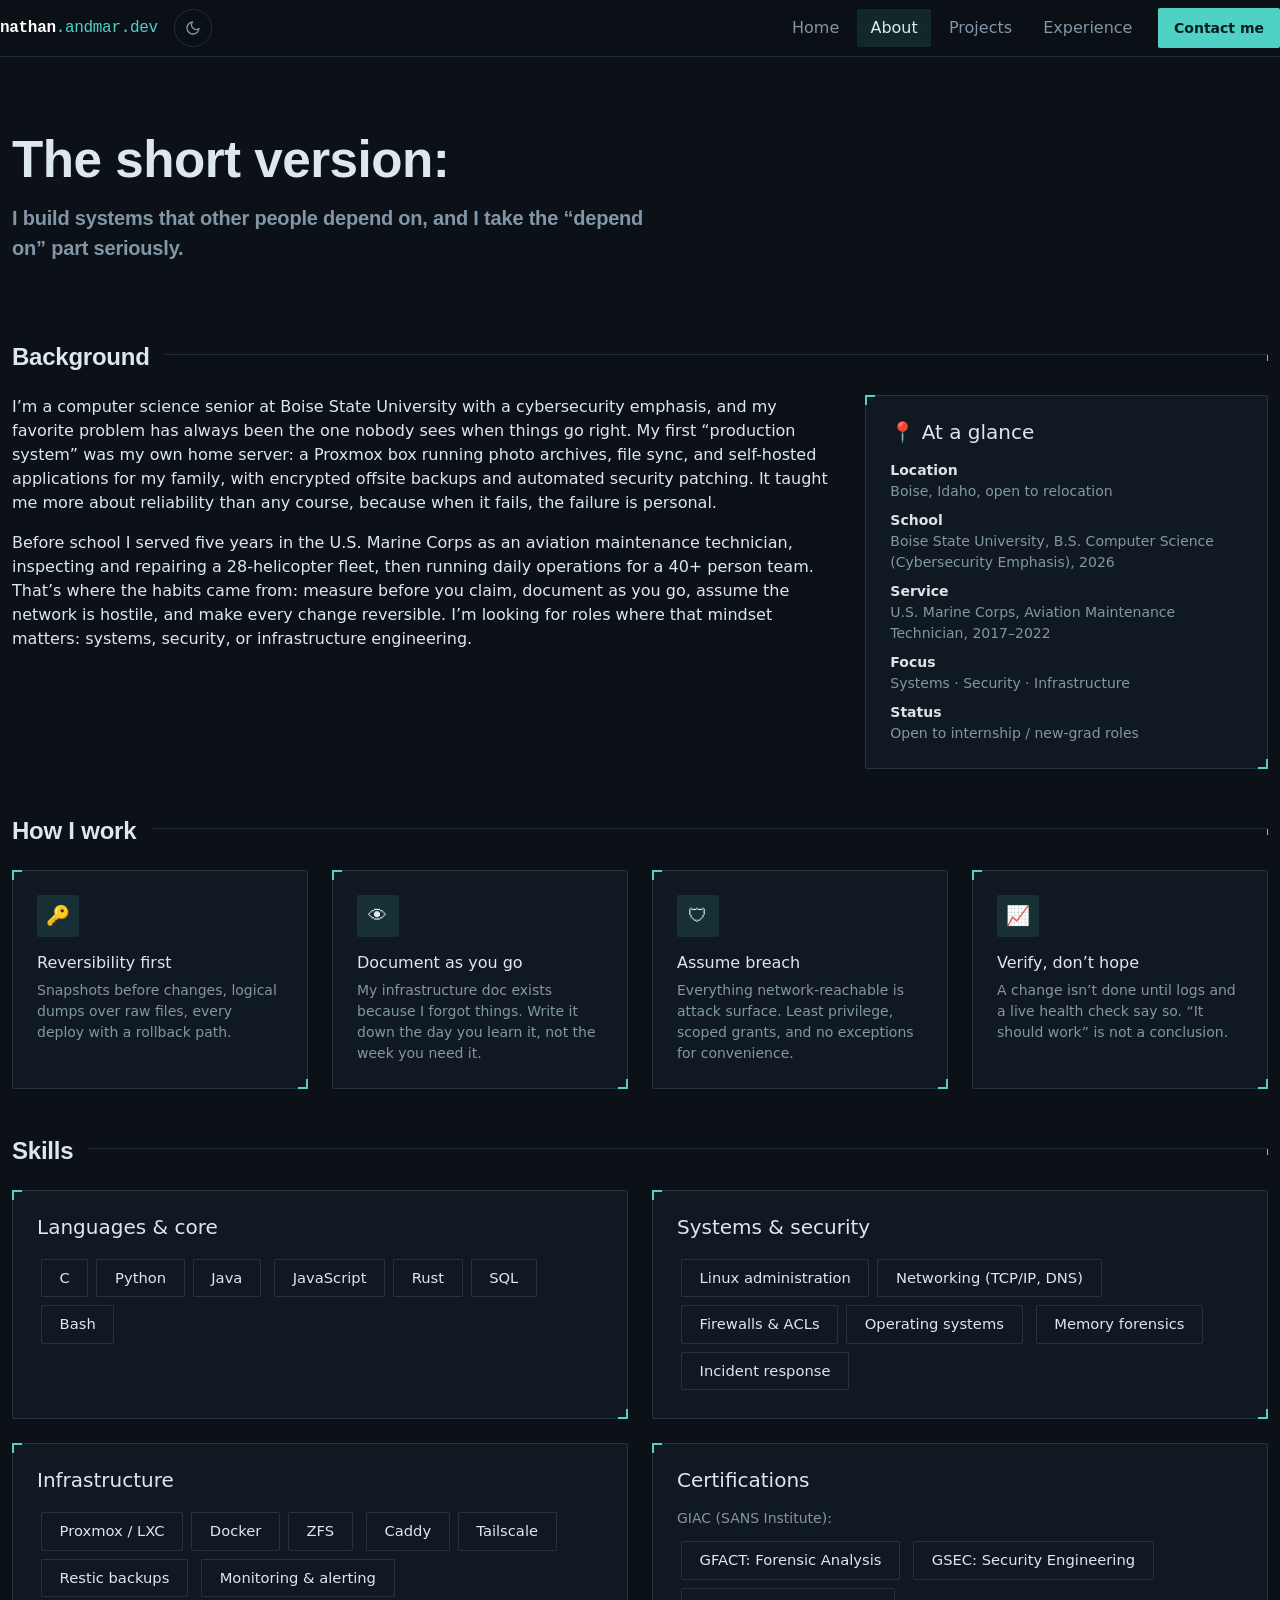
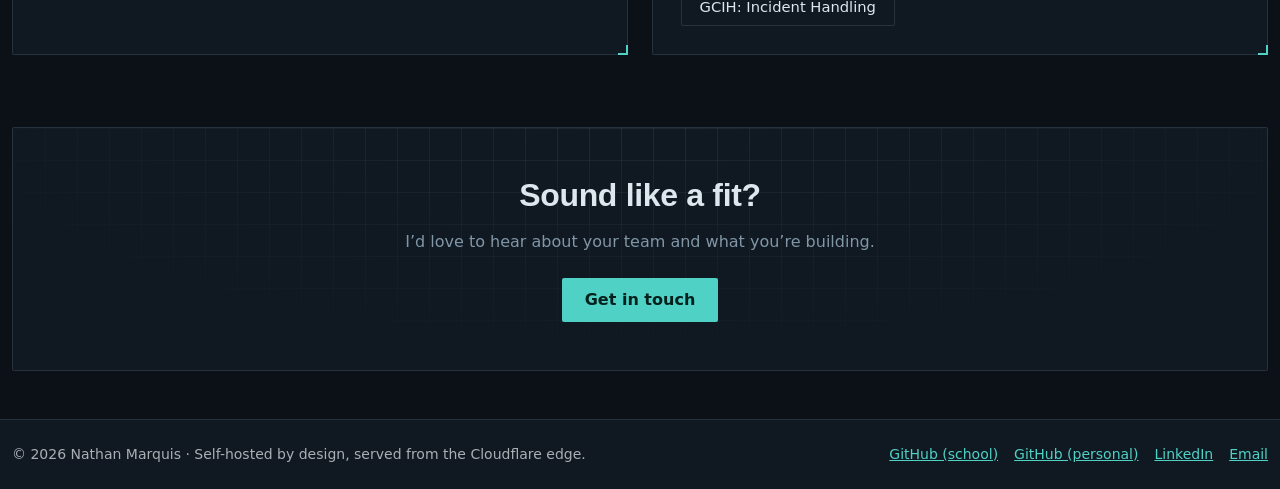
==== commit 4adb8569: "Restyle as cockpit display: navy and teal, DIN-style type, data plate and corner brackets Co-Authore" ====
--- a/about.html
+++ b/about.html
@@ -48,7 +48,7 @@
     <!-- ================= PAGE HEAD ================= -->
     <section class="page-head" aria-labelledby="page-title">
       <h1 id="page-title" data-reveal>The short version:</h1>
-      <p class="lead display-serif" data-reveal>I build systems that other people depend on, and I take the &ldquo;depend on&rdquo; part seriously.</p>
+      <p class="lead display-head" data-reveal>I build systems that other people depend on, and I take the &ldquo;depend on&rdquo; part seriously.</p>
     </section>
 
     <!-- ================= STORY ================= -->
@@ -165,7 +165,7 @@
     <!-- ================= CTA ================= -->
     <section class="py-5" aria-label="Contact call to action">
       <div class="cta-banner" data-reveal>
-        <h2 class="display-serif mb-3">Sound like a fit?</h2>
+        <h2 class="display-head mb-3">Sound like a fit?</h2>
         <p class="text-muted-custom cta-copy mx-auto mb-4">
           I&rsquo;d love to hear about your team and what you&rsquo;re building.
         </p>
--- a/styles.css
+++ b/styles.css
@@ -2,35 +2,36 @@
    nathan.andmar.dev: custom design layer on top of Bootstrap 5.3.3
    (bootstrap.min.css is loaded first; this file wins on conflicts)
    Dark by default, light theme via [data-bs-theme="light"].
-   No web fonts: editorial serif display + system sans body.
+   No web fonts: DIN-style system display face + system sans body + mono for data.
    ============================================================ */
 
 :root {
-  --bg: #14160f;
-  --surface: #1a1d14;
-  --surface-2: #21251a;
-  --border: rgba(233, 230, 218, 0.1);
-  --fg: #e9e6da;
-  --muted: #a3a693;
-  --accent: #e0a526;
-  --accent-ink: #1a1608;
-  --accent-soft: rgba(224, 165, 38, 0.13);
-  --radius: 0.5rem;
-  --font-display: "Iowan Old Style", "Palatino Linotype", Palatino, Charter, Georgia, serif;
+  --bg: #0b1117;
+  --surface: #101922;
+  --surface-2: #16212c;
+  --border: rgba(160, 200, 220, 0.15);
+  --fg: #dde7ee;
+  --muted: #8196a6;
+  --accent: #4fd1c5;
+  --accent-ink: #04201d;
+  --accent-soft: rgba(79, 209, 197, 0.12);
+  --grid: rgba(160, 200, 220, 0.09);
+  --radius: 2px;
+  --font-display: Bahnschrift, "DIN Alternate", "Helvetica Neue", "Arial Nova", Arial, sans-serif;
   --font-mono: ui-monospace, "SF Mono", SFMono-Regular, Menlo, Consolas, monospace;
 }
 
-
 [data-bs-theme="light"] {
-  --bg: #f2f0e6;
-  --surface: #fbfaf4;
-  --surface-2: #e9e6d8;
-  --border: rgba(29, 32, 22, 0.14);
-  --fg: #1d2016;
-  --muted: #5d6150;
-  --accent: #8a5f00;
-  --accent-ink: #fbfaf4;
-  --accent-soft: rgba(138, 95, 0, 0.1);
+  --bg: #edf1f3;
+  --surface: #f9fbfb;
+  --surface-2: #e1e8eb;
+  --border: rgba(15, 40, 55, 0.18);
+  --fg: #0f1c25;
+  --muted: #50626f;
+  --accent: #00756c;
+  --accent-ink: #f4fffd;
+  --accent-soft: rgba(0, 117, 108, 0.1);
+  --grid: rgba(15, 40, 55, 0.06);
 }
 
 /* ---------- base ---------- */
@@ -50,7 +51,7 @@
 
 main { flex: 1 0 auto; }
 
-h1, h2, .display-serif { font-family: var(--font-display); letter-spacing: -0.015em; }
+h1, h2, .display-head { font-family: var(--font-display); font-weight: 600; letter-spacing: -0.01em; }
 
 .text-muted-custom { color: var(--muted) !important; }
 
@@ -65,12 +66,13 @@
   border-bottom: 1px solid var(--border);
 }
 
-.navbar-brand .brand-dot { color: var(--muted); font-weight: 400; }
+.navbar-brand { font-family: var(--font-mono); font-size: 1rem; letter-spacing: -0.02em; }
+.navbar-brand .brand-dot { color: var(--accent); font-weight: 400; }
 
 .nav-link {
   color: var(--muted) !important;
   font-weight: 500;
-  border-radius: 0.5rem;
+  border-radius: var(--radius);
   padding: 0.45rem 0.85rem !important;
   transition: color 0.2s ease, background-color 0.2s ease;
 }
@@ -112,8 +114,40 @@
 
 .hero .container-xxl { position: relative; z-index: 1; }
 
+/* drafting grid, fading out toward the edges */
+.hero::before {
+  content: "";
+  position: absolute; inset: 0;
+  background-image:
+    linear-gradient(var(--grid) 1px, transparent 1px),
+    linear-gradient(90deg, var(--grid) 1px, transparent 1px);
+  background-size: 48px 48px;
+  -webkit-mask-image: radial-gradient(ellipse 70% 70% at 70% 50%, #000, transparent);
+  mask-image: radial-gradient(ellipse 70% 70% at 70% 50%, #000, transparent);
+  pointer-events: none;
+}
+
+/* data plate: the hero's visual, plain facts in a placard */
+.plate {
+  position: relative;
+  margin: 0;
+  border: 1px solid var(--border);
+  background: color-mix(in srgb, var(--surface) 85%, transparent);
+  font-family: var(--font-mono);
+  font-size: 0.82rem;
+}
+.plate > div {
+  display: grid; grid-template-columns: 5.5rem 1fr; gap: 1rem;
+  padding: 0.7rem 1rem;
+  border-top: 1px solid var(--border);
+}
+.plate > div:first-child { border-top: 0; }
+.plate dt { color: var(--muted); font-weight: 400; }
+.plate dd { margin: 0; color: var(--fg); }
+
 .hero h1 {
   font-size: clamp(2.75rem, 5.5vw, 4.75rem);
+  line-height: 1;
   margin: 0.9rem 0 1rem;
 }
 
@@ -141,7 +175,7 @@
   color: var(--accent-ink);
   font-weight: 600;
   padding: 0.6rem 1.4rem;
-  border-radius: 0.7rem;
+  border-radius: var(--radius);
   transition: filter 0.2s ease;
 }
 .btn-primary:hover { color: var(--accent-ink); filter: brightness(1.1); }
@@ -152,7 +186,7 @@
   background: transparent;
   font-weight: 600;
   padding: 0.6rem 1.4rem;
-  border-radius: 0.7rem;
+  border-radius: var(--radius);
   transition: border-color 0.2s ease, background-color 0.2s ease;
 }
 .btn-outline-light-custom:hover {
@@ -168,20 +202,35 @@
 .page-head .lead { color: var(--muted); max-width: 40rem; }
 
 .section-title {
-  font-size: 1.75rem;
+  font-size: 1.5rem;
   margin-bottom: 1.5rem;
   display: flex; align-items: center; gap: 0.9rem;
 }
 .section-title::after {
   content: "";
   flex: 1;
-  height: 1px;
-  background: var(--border);
-}
+  height: 7px;
+  border-top: 1px solid var(--border);
+  background: linear-gradient(var(--accent), var(--accent)) right top / 1px 7px no-repeat;
+}
+
+/* ---------- corner brackets (plate, cards, CTA) ---------- */
+
+.plate::before, .plate::after,
+.card-surface::before, .card-surface::after {
+  content: "";
+  position: absolute;
+  width: 10px; height: 10px;
+  border: 0 solid var(--accent);
+  pointer-events: none;
+}
+.plate::before, .card-surface::before { top: -1px; left: -1px; border-top-width: 2px; border-left-width: 2px; }
+.plate::after, .card-surface::after { bottom: -1px; right: -1px; border-bottom-width: 2px; border-right-width: 2px; }
 
 /* ---------- cards ---------- */
 
 .card-surface {
+  position: relative;
   background: var(--surface);
   border: 1px solid var(--border);
   border-radius: var(--radius);
@@ -203,7 +252,7 @@
 
 .card-icon {
   width: 2.6rem; height: 2.6rem;
-  border-radius: 0.75rem;
+  border-radius: var(--radius);
   background: var(--accent-soft);
   display: flex; align-items: center; justify-content: center;
   font-size: 1.2rem;
@@ -217,7 +266,7 @@
   color: var(--muted);
   border: 1px solid var(--border);
   background: var(--surface-2);
-  border-radius: 999px;
+  border-radius: var(--radius);
   padding: 0.2rem 0.7rem;
   margin: 0.15rem 0.2rem 0.15rem 0;
 }
@@ -236,10 +285,9 @@
 .timeline-item::before {
   content: "";
   position: absolute; left: -1.75rem; top: 0.35rem;
-  width: 12px; height: 12px;
-  border-radius: 50%;
+  width: 11px; height: 11px;
   background: var(--bg);
-  border: 3px solid var(--accent);
+  border: 2px solid var(--accent);
 }
 .timeline-item h3 { margin-bottom: 0.15rem; }
 .timeline-meta { color: var(--muted); font-size: 0.9rem; font-family: var(--font-mono); }
@@ -268,7 +316,7 @@
   background: var(--surface);
   border: 1px solid var(--border);
   color: var(--fg);
-  border-radius: 999px;
+  border-radius: var(--radius);
   padding: 0.45rem 1.1rem;
   font-size: 0.92rem;
   margin: 0.25rem;
@@ -282,7 +330,7 @@
   position: relative;
   background: var(--surface);
   border: 1px solid var(--border);
-  border-radius: calc(var(--radius) + 4px);
+  border-radius: var(--radius);
   padding: 3rem 2rem;
   text-align: center;
   overflow: hidden;
@@ -290,7 +338,12 @@
 .cta-banner::before {
   content: "";
   position: absolute; inset: 0;
-  background: radial-gradient(60% 120% at 50% 0%, var(--accent-soft), transparent 70%);
+  background-image:
+    linear-gradient(var(--grid) 1px, transparent 1px),
+    linear-gradient(90deg, var(--grid) 1px, transparent 1px);
+  background-size: 32px 32px;
+  -webkit-mask-image: radial-gradient(ellipse 60% 100% at 50% 0%, #000, transparent);
+  mask-image: radial-gradient(ellipse 60% 100% at 50% 0%, #000, transparent);
   pointer-events: none;
 }
 
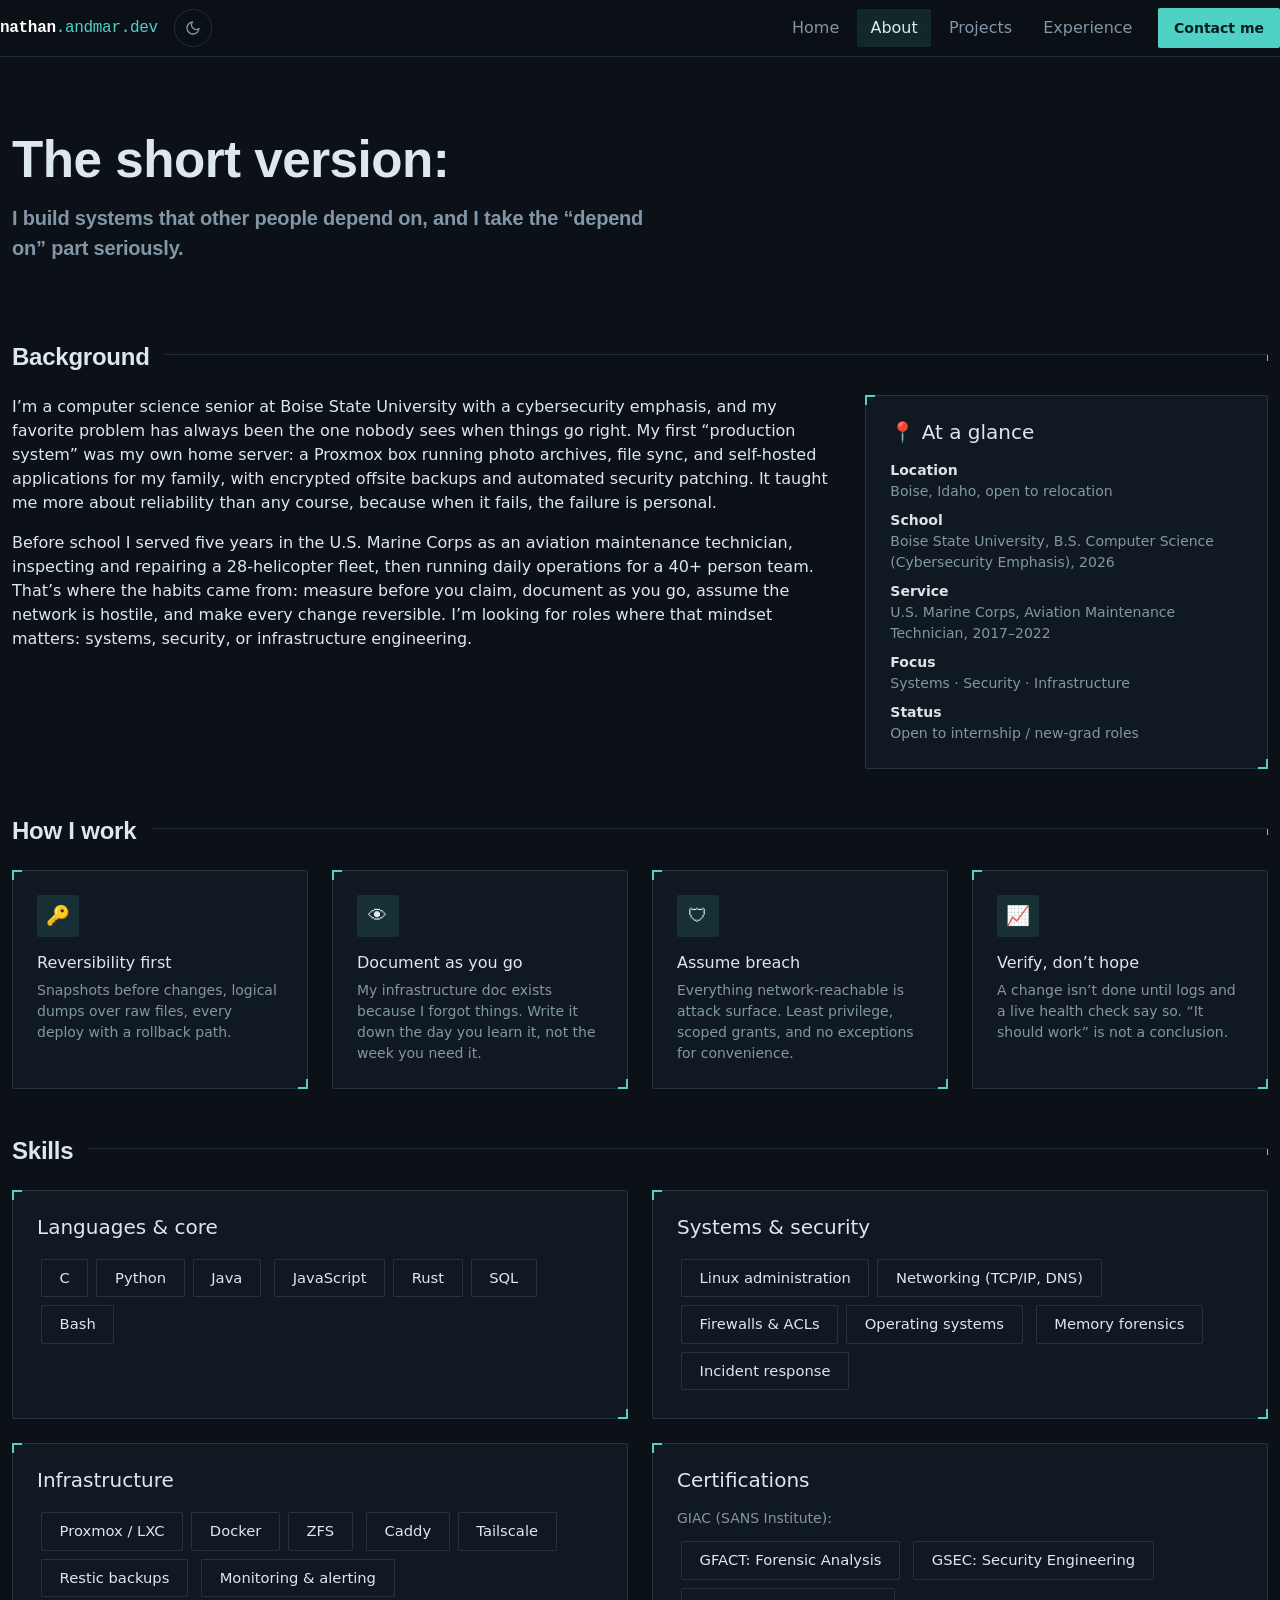
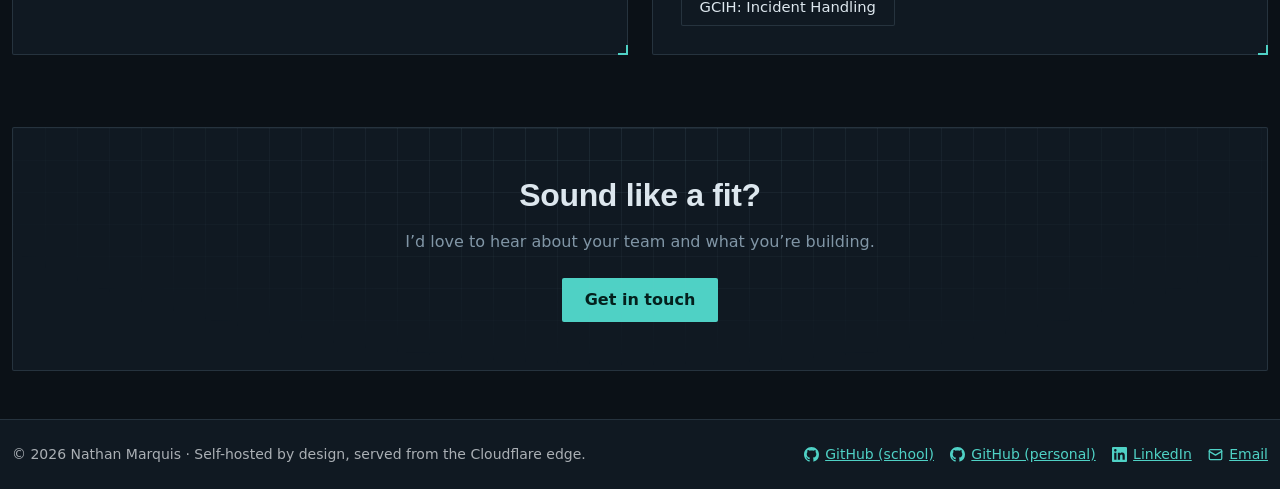
==== commit e7009b24: "Add icons to footer links Co-Authored-By: Claude Sonnet 5.5 <noreply@anthropic.com>" ====
--- a/about.html
+++ b/about.html
@@ -179,10 +179,10 @@
     <div class="container-xxl d-flex flex-wrap justify-content-between align-items-center gap-2 py-4">
       <p class="mb-0 small text-body-secondary">&copy; <span id="year">2026</span> Nathan Marquis &middot; Self-hosted by design, served from the Cloudflare edge.</p>
       <p class="mb-0 small text-body-secondary d-flex gap-3">
-        <a href="https://github.com/NathanMarquis659" rel="me">GitHub (school)</a>
-        <a href="https://github.com/NathanMarquis" rel="me">GitHub (personal)</a>
-        <a href="https://www.linkedin.com/in/nathanmarquis" rel="me">LinkedIn</a>
-        <a href="mailto:nathanmarquis23@gmail.com">Email</a>
+        <a href="https://github.com/NathanMarquis659" rel="me"><svg width="15" height="15" viewBox="0 0 16 16" fill="currentColor" aria-hidden="true"><path d="M8 0C3.58 0 0 3.58 0 8c0 3.54 2.29 6.53 5.47 7.59.4.07.55-.17.55-.38 0-.19-.01-.82-.01-1.49-2.01.37-2.53-.49-2.69-.94-.09-.23-.48-.94-.82-1.13-.28-.15-.68-.52-.01-.53.63-.01 1.08.58 1.23.82.72 1.21 1.87.87 2.33.66.07-.52.28-.87.51-1.07-1.78-.2-3.64-.89-3.64-3.95 0-.87.31-1.59.82-2.15-.08-.2-.36-1.02.08-2.12 0 0 .67-.21 2.2.82.64-.18 1.32-.27 2-.27.68 0 1.36.09 2 .27 1.53-1.04 2.2-.82 2.2-.82.44 1.1.16 1.92.08 2.12.51.56.82 1.27.82 2.15 0 3.07-1.87 3.75-3.65 3.95.29.25.54.73.54 1.48 0 1.07-.01 1.93-.01 2.2 0 .21.15.46.55.38A8.013 8.013 0 0016 8c0-4.42-3.58-8-8-8z"/></svg>GitHub (school)</a>
+        <a href="https://github.com/NathanMarquis" rel="me"><svg width="15" height="15" viewBox="0 0 16 16" fill="currentColor" aria-hidden="true"><path d="M8 0C3.58 0 0 3.58 0 8c0 3.54 2.29 6.53 5.47 7.59.4.07.55-.17.55-.38 0-.19-.01-.82-.01-1.49-2.01.37-2.53-.49-2.69-.94-.09-.23-.48-.94-.82-1.13-.28-.15-.68-.52-.01-.53.63-.01 1.08.58 1.23.82.72 1.21 1.87.87 2.33.66.07-.52.28-.87.51-1.07-1.78-.2-3.64-.89-3.64-3.95 0-.87.31-1.59.82-2.15-.08-.2-.36-1.02.08-2.12 0 0 .67-.21 2.2.82.64-.18 1.32-.27 2-.27.68 0 1.36.09 2 .27 1.53-1.04 2.2-.82 2.2-.82.44 1.1.16 1.92.08 2.12.51.56.82 1.27.82 2.15 0 3.07-1.87 3.75-3.65 3.95.29.25.54.73.54 1.48 0 1.07-.01 1.93-.01 2.2 0 .21.15.46.55.38A8.013 8.013 0 0016 8c0-4.42-3.58-8-8-8z"/></svg>GitHub (personal)</a>
+        <a href="https://www.linkedin.com/in/nathanmarquis" rel="me"><svg width="15" height="15" viewBox="0 0 24 24" fill="currentColor" aria-hidden="true"><path d="M20.447 20.452h-3.554v-5.569c0-1.328-.027-3.037-1.852-3.037-1.853 0-2.136 1.445-2.136 2.939v5.667H9.351V9h3.414v1.561h.046c.477-.9 1.637-1.85 3.37-1.85 3.601 0 4.267 2.37 4.267 5.455v6.286zM5.337 7.433a2.062 2.062 0 01-2.063-2.065 2.064 2.064 0 112.063 2.065zm1.782 13.019H3.555V9h3.564v11.452zM22.225 0H1.771C.792 0 0 .774 0 1.729v20.542C0 23.227.792 24 1.771 24h20.451C23.2 24 24 23.227 24 22.271V1.729C24 .774 23.2 0 22.222 0h.003z"/></svg>LinkedIn</a>
+        <a href="mailto:nathanmarquis23@gmail.com"><svg width="15" height="15" viewBox="0 0 24 24" fill="none" stroke="currentColor" stroke-width="2" stroke-linecap="round" stroke-linejoin="round" aria-hidden="true"><rect x="2" y="4" width="20" height="16" rx="2"/><path d="m22 7-10 6L2 7"/></svg>Email</a>
       </p>
     </div>
   </footer>
--- a/styles.css
+++ b/styles.css
@@ -366,6 +366,8 @@
   background: var(--surface);
   margin-top: 4rem;
 }
+
+.site-footer a { display: inline-flex; align-items: center; gap: 0.4rem; }
 
 /* ---------- scroll-reveal transitions ---------- */
 
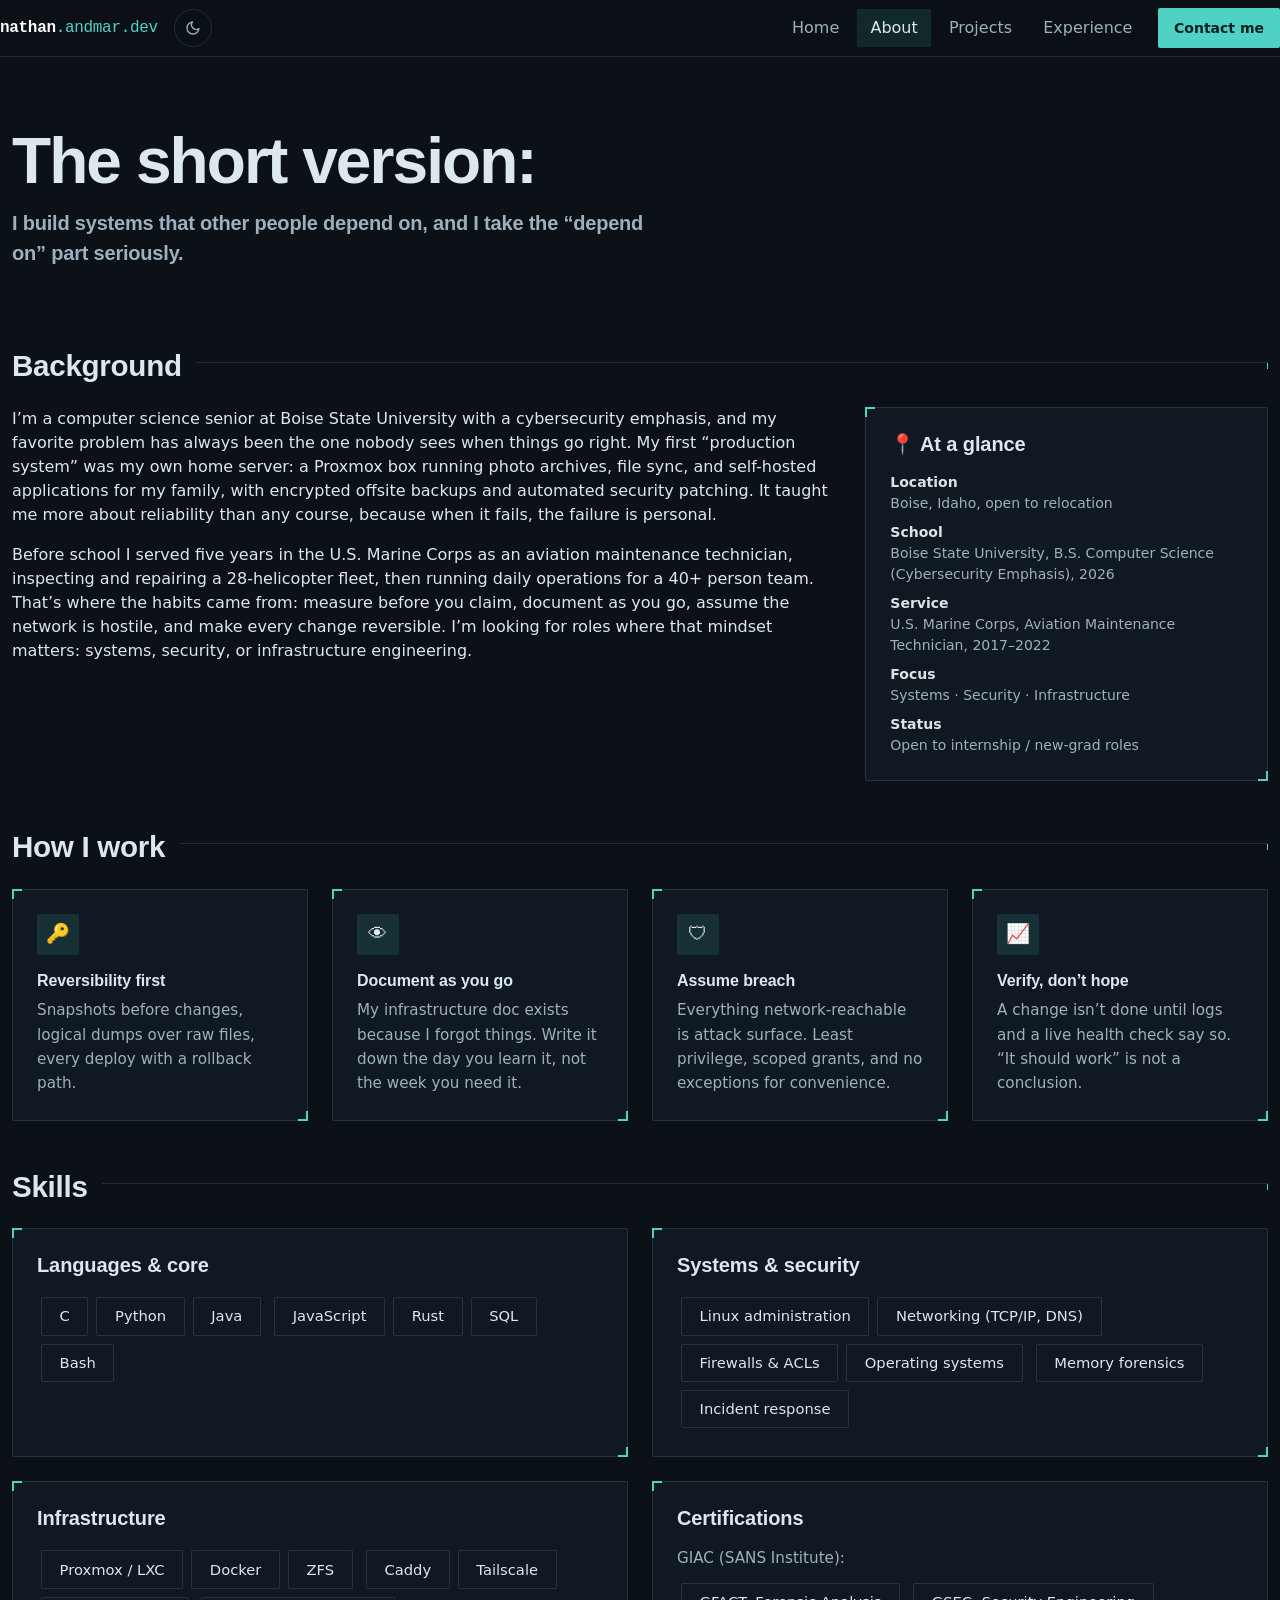
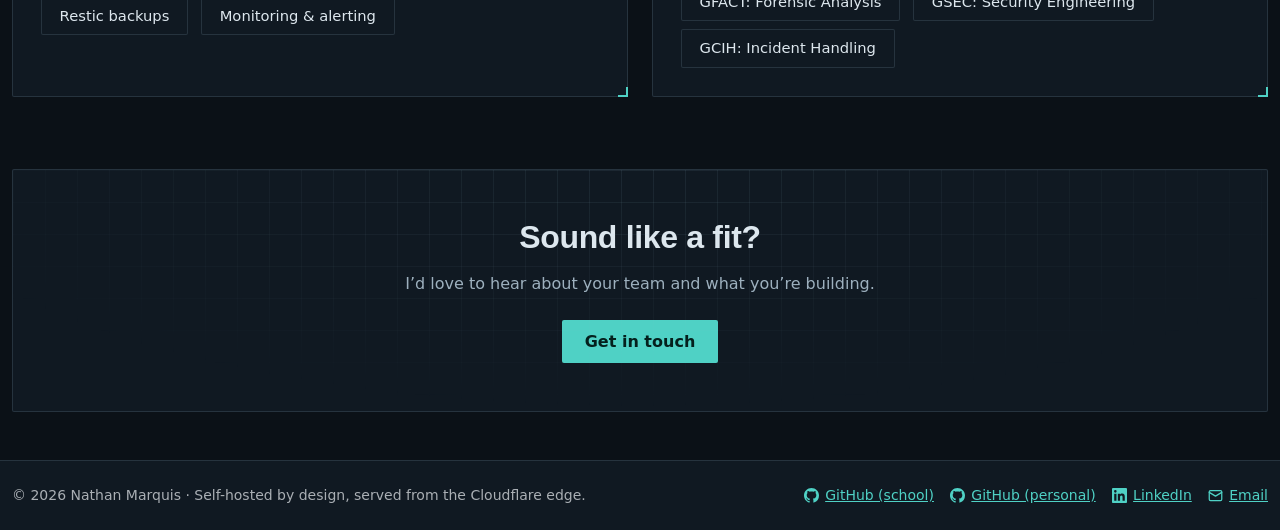
==== commit 30434a48: "Add page slide transitions with helicopter fly-through, hover focus, simpler contact copy Co-Authore" ====
--- a/about.html
+++ b/about.html
@@ -14,6 +14,7 @@
   <link rel="icon" href="favicon.svg" type="image/svg+xml">
   <link rel="stylesheet" href="assets/css/bootstrap.min.css">
   <link rel="stylesheet" href="styles.css">
+  <script src="pt.js"></script>
 </head>
 <body data-page="about">
   <a class="skip-link" href="#main">Skip to content</a>
--- a/styles.css
+++ b/styles.css
@@ -11,7 +11,7 @@
   --surface-2: #16212c;
   --border: rgba(160, 200, 220, 0.15);
   --fg: #dde7ee;
-  --muted: #8196a6;
+  --muted: #9db0be;
   --accent: #4fd1c5;
   --accent-ink: #04201d;
   --accent-soft: rgba(79, 209, 197, 0.12);
@@ -27,7 +27,7 @@
   --surface-2: #e1e8eb;
   --border: rgba(15, 40, 55, 0.18);
   --fg: #0f1c25;
-  --muted: #50626f;
+  --muted: #3f505c;
   --accent: #00756c;
   --accent-ink: #f4fffd;
   --accent-soft: rgba(0, 117, 108, 0.1);
@@ -54,6 +54,15 @@
 h1, h2, .display-head { font-family: var(--font-display); font-weight: 600; letter-spacing: -0.01em; }
 
 .text-muted-custom { color: var(--muted) !important; }
+
+/* emphasis: key phrases step up to full-strength text, the one that matters gets an underline */
+strong { color: var(--fg); font-weight: 600; }
+.hl {
+  text-decoration: underline;
+  text-decoration-color: var(--accent);
+  text-decoration-thickness: 2px;
+  text-underline-offset: 0.22em;
+}
 
 a { color: var(--accent); transition: color 0.2s ease; }
 
@@ -146,12 +155,14 @@
 .plate dd { margin: 0; color: var(--fg); }
 
 .hero h1 {
-  font-size: clamp(2.75rem, 5.5vw, 4.75rem);
-  line-height: 1;
+  font-size: clamp(3rem, 7vw, 6rem);
+  font-weight: 700;
+  letter-spacing: -0.035em;
+  line-height: 0.95;
   margin: 0.9rem 0 1rem;
 }
 
-.hero .lead { color: var(--muted); max-width: 34rem; font-size: 1.2rem; }
+.hero .lead { color: var(--muted); max-width: 34rem; font-size: 1.25rem; line-height: 1.55; }
 
 .status-line {
   display: inline-flex; align-items: center; gap: 0.55rem;
@@ -198,11 +209,12 @@
 /* ---------- page headers (subpages) ---------- */
 
 .page-head { padding: 4.5rem 0 2.5rem; }
-.page-head h1 { font-size: clamp(2.25rem, 4vw, 3.5rem); margin: 0 0 0.75rem; }
+.page-head h1 { font-size: clamp(2.5rem, 5vw, 4rem); font-weight: 700; letter-spacing: -0.03em; line-height: 1; margin: 0 0 0.9rem; }
 .page-head .lead { color: var(--muted); max-width: 40rem; }
 
 .section-title {
-  font-size: 1.5rem;
+  font-size: 1.85rem;
+  font-weight: 700;
   margin-bottom: 1.5rem;
   display: flex; align-items: center; gap: 0.9rem;
 }
@@ -249,6 +261,9 @@
   inset: 0;
   z-index: 1;
 }
+
+.card-surface h3 { font-family: var(--font-display); font-weight: 600; letter-spacing: -0.005em; }
+.card-surface p.small { font-size: 0.95rem; line-height: 1.6; }
 
 .card-icon {
   width: 2.6rem; height: 2.6rem;
@@ -269,6 +284,21 @@
   border-radius: var(--radius);
   padding: 0.2rem 0.7rem;
   margin: 0.15rem 0.2rem 0.15rem 0;
+}
+
+/* ---------- stat rows ---------- */
+
+.stats li {
+  display: flex; align-items: baseline; gap: 0.9rem;
+  padding: 0.55rem 0;
+  border-top: 1px solid var(--border);
+  color: var(--muted); font-size: 0.95rem; line-height: 1.35;
+}
+.stats li:first-child { border-top: 0; padding-top: 0; }
+.stats strong {
+  flex: none; min-width: 4.4rem;
+  font-family: var(--font-mono); font-size: 1.7rem; font-weight: 600;
+  letter-spacing: -0.04em; color: var(--accent);
 }
 
 /* ---------- timeline (experience / about) ---------- */
@@ -351,12 +381,37 @@
 
 /* ---------- contact ---------- */
 
-.contact-card {
-  background: var(--surface);
-  border: 1px solid var(--border);
-  border-radius: var(--radius);
-  padding: 1.5rem;
-}
+/* ---------- contact ---------- */
+
+.mail-link {
+  display: inline-block;
+  font-family: var(--font-mono);
+  font-size: clamp(1.05rem, 2.7vw, 1.9rem);
+  letter-spacing: -0.03em;
+  color: var(--fg);
+  text-decoration: none;
+  overflow-wrap: anywhere;
+  padding-bottom: 0.25rem;
+  border-bottom: 2px solid var(--accent);
+  transition: color 0.2s ease;
+}
+.mail-link:hover { color: var(--accent); }
+
+.channels { margin: 0; padding: 0; list-style: none; border-bottom: 1px solid var(--border); }
+.channels a {
+  display: grid; grid-template-columns: 1.25rem 1fr auto; align-items: center; gap: 1rem;
+  padding: 1rem 0.9rem;
+  border-top: 1px solid var(--border);
+  color: var(--fg); text-decoration: none;
+  transition: background-color 0.2s ease, box-shadow 0.2s ease;
+}
+.channels a:hover, .channels a:focus-visible {
+  background: var(--accent-soft);
+  box-shadow: inset 2px 0 0 var(--accent);
+}
+.channels svg { color: var(--accent); }
+.channels .name { font-weight: 600; }
+.channels .handle { font-family: var(--font-mono); font-size: 0.85rem; color: var(--muted); }
 
 /* ---------- footer ---------- */
 
@@ -368,13 +423,14 @@
 }
 
 .site-footer a { display: inline-flex; align-items: center; gap: 0.4rem; }
+.site-footer a svg { flex: none; }
 
 /* ---------- scroll-reveal transitions ---------- */
 
 [data-reveal] {
   opacity: 0;
-  transform: translateY(18px);
-  transition: opacity 0.55s ease, transform 0.55s ease;
+  transform: translateY(22px) scale(0.985);
+  transition: opacity 0.6s ease, transform 0.6s cubic-bezier(0.2, 0.8, 0.2, 1), scale 0.25s ease;
 }
 [data-reveal].revealed { opacity: 1; transform: none; }
 
@@ -498,3 +554,30 @@
   .status-dot { animation: none; }
   * { transition-duration: 0.01ms !important; animation-duration: 0.01ms !important; }
 }
+
+/* ---------- hover focus: the block under the cursor steps forward ---------- */
+
+@media (hover: hover) {
+  .card-surface:not([data-reveal]), .timeline-item:not([data-reveal]), .plate:not([data-reveal]), .cta-banner:not([data-reveal]) {
+    transition: scale 0.25s ease, border-color 0.25s ease, box-shadow 0.25s ease;
+  }
+  .timeline-item { transform-origin: left center; }
+  .card-surface:hover, .plate:hover, .cta-banner:hover {
+    scale: 1.025;
+    border-color: var(--accent);
+    box-shadow: 0 18px 40px -18px rgba(0, 0, 0, 0.75);
+    z-index: 2;
+  }
+  .timeline-item:hover { scale: 1.015; }
+}
+
+/* ---------- page transitions (see site.js and pt.js) ---------- */
+
+html.pt-out, html.pt-in, html.pt-run { overflow-x: hidden; }
+html.pt-out main, html.pt-out .site-footer {
+  transform: translateX(-100vw);
+  opacity: 0;
+  transition: transform var(--pt-out, 550ms) cubic-bezier(0.55, 0, 0.9, 0.5), opacity var(--pt-out, 550ms) ease-in;
+}
+html.pt-in main, html.pt-in .site-footer { transform: translateX(100vw); }
+html.pt-run main, html.pt-run .site-footer { transition: transform 0.8s cubic-bezier(0.15, 0.85, 0.25, 1); }
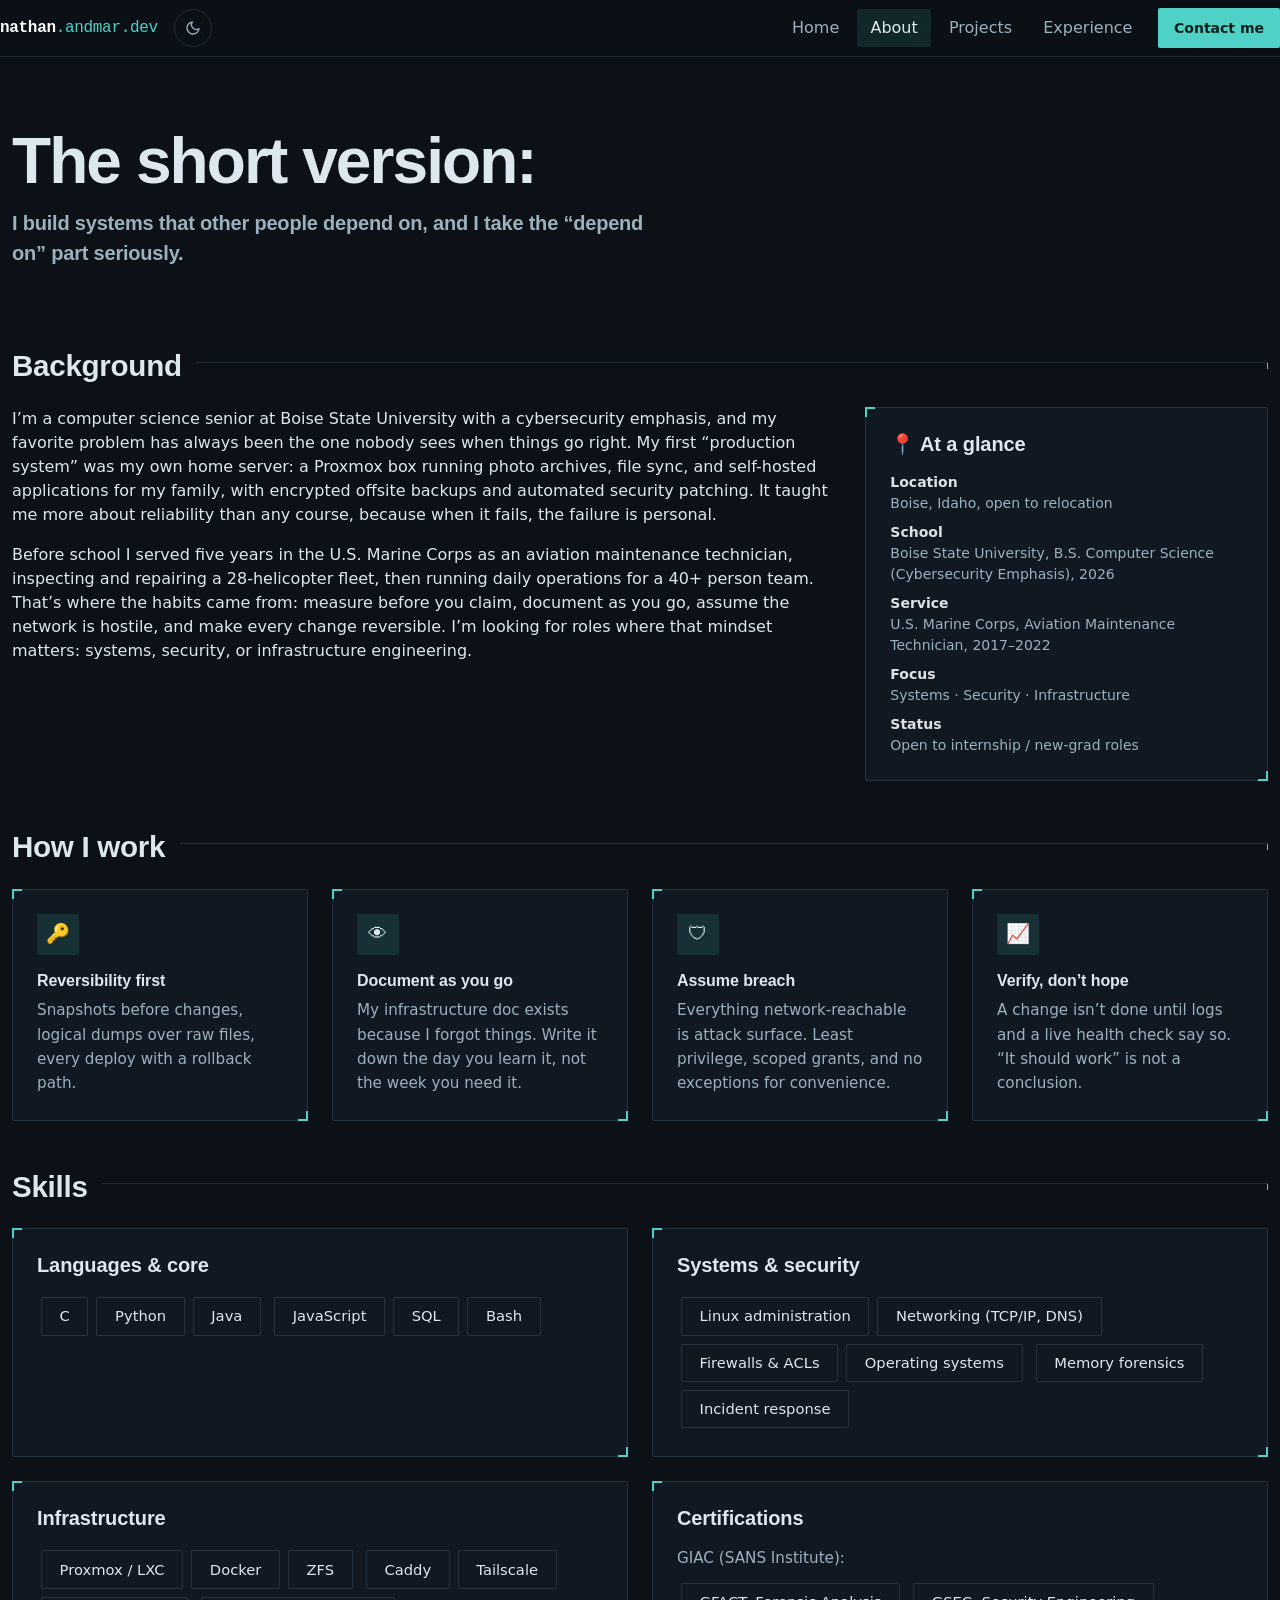
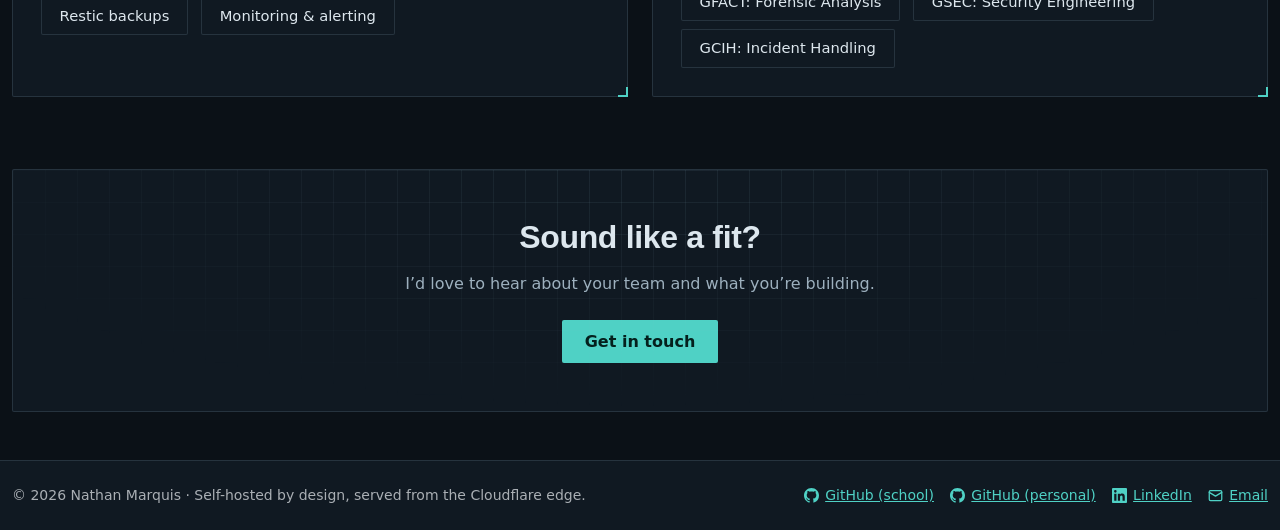
==== commit 46fa8ee4: "Remove Rust from skills Co-Authored-By: Claude Sonnet 5.5 <noreply@anthropic.com>" ====
--- a/about.html
+++ b/about.html
@@ -132,7 +132,7 @@
           <div class="card-surface h-100">
             <h3 class="h5 mb-3">Languages &amp; core</h3>
             <span class="chip">C</span><span class="chip">Python</span><span class="chip">Java</span>
-            <span class="chip">JavaScript</span><span class="chip">Rust</span><span class="chip">SQL</span><span class="chip">Bash</span>
+            <span class="chip">JavaScript</span><span class="chip">SQL</span><span class="chip">Bash</span>
           </div>
         </div>
         <div class="col-lg-6" data-reveal>
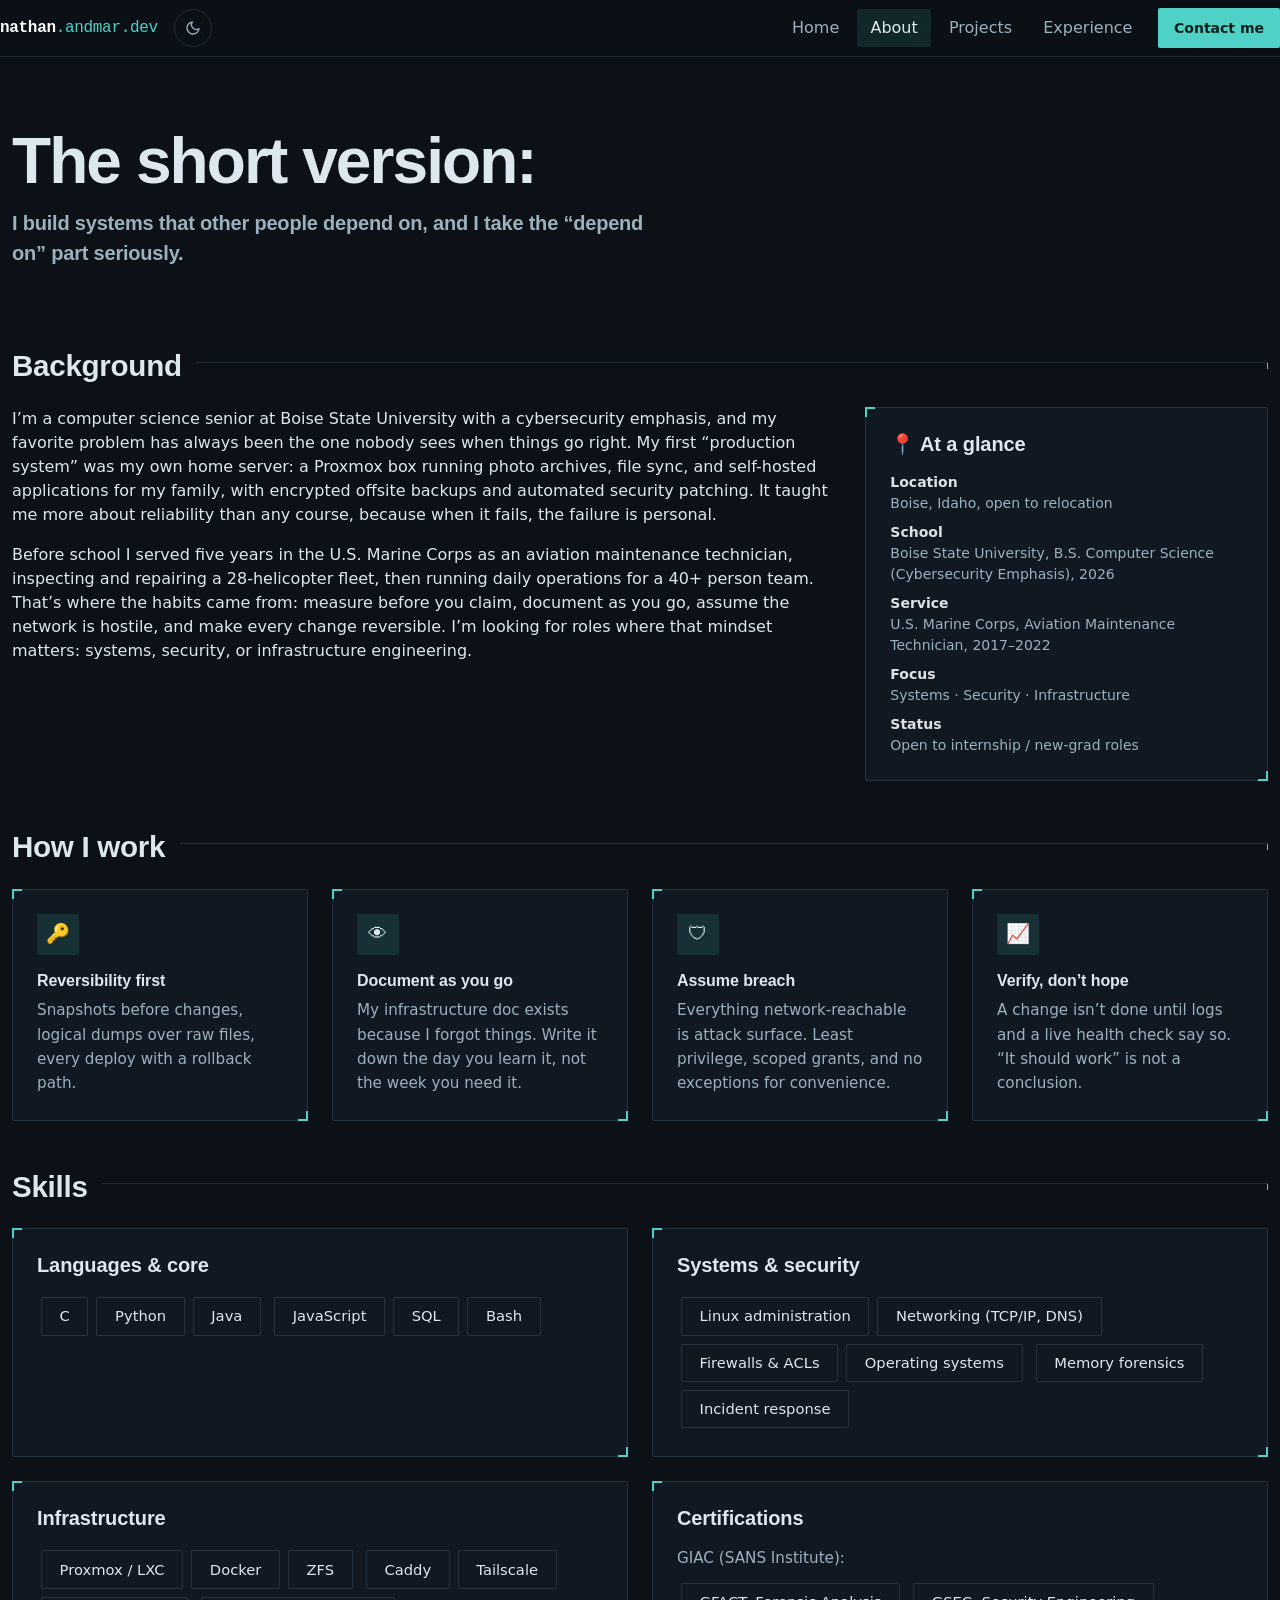
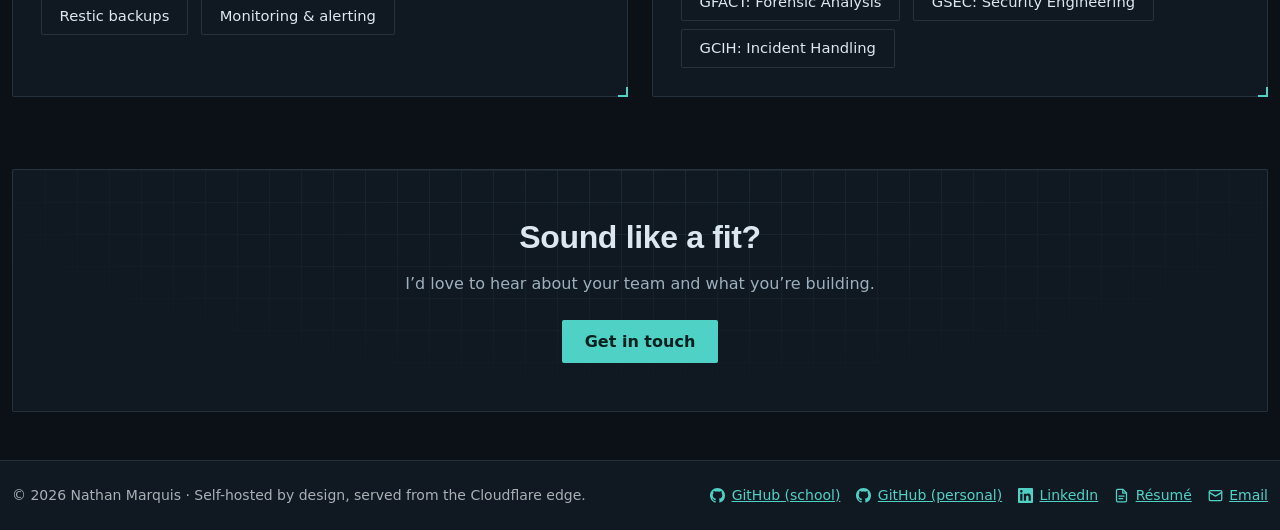
==== commit 48d34bd7: "Add résumé link to footer and point More work card at About" ====
--- a/about.html
+++ b/about.html
@@ -183,6 +183,7 @@
         <a href="https://github.com/NathanMarquis659" rel="me"><svg width="15" height="15" viewBox="0 0 16 16" fill="currentColor" aria-hidden="true"><path d="M8 0C3.58 0 0 3.58 0 8c0 3.54 2.29 6.53 5.47 7.59.4.07.55-.17.55-.38 0-.19-.01-.82-.01-1.49-2.01.37-2.53-.49-2.69-.94-.09-.23-.48-.94-.82-1.13-.28-.15-.68-.52-.01-.53.63-.01 1.08.58 1.23.82.72 1.21 1.87.87 2.33.66.07-.52.28-.87.51-1.07-1.78-.2-3.64-.89-3.64-3.95 0-.87.31-1.59.82-2.15-.08-.2-.36-1.02.08-2.12 0 0 .67-.21 2.2.82.64-.18 1.32-.27 2-.27.68 0 1.36.09 2 .27 1.53-1.04 2.2-.82 2.2-.82.44 1.1.16 1.92.08 2.12.51.56.82 1.27.82 2.15 0 3.07-1.87 3.75-3.65 3.95.29.25.54.73.54 1.48 0 1.07-.01 1.93-.01 2.2 0 .21.15.46.55.38A8.013 8.013 0 0016 8c0-4.42-3.58-8-8-8z"/></svg>GitHub (school)</a>
         <a href="https://github.com/NathanMarquis" rel="me"><svg width="15" height="15" viewBox="0 0 16 16" fill="currentColor" aria-hidden="true"><path d="M8 0C3.58 0 0 3.58 0 8c0 3.54 2.29 6.53 5.47 7.59.4.07.55-.17.55-.38 0-.19-.01-.82-.01-1.49-2.01.37-2.53-.49-2.69-.94-.09-.23-.48-.94-.82-1.13-.28-.15-.68-.52-.01-.53.63-.01 1.08.58 1.23.82.72 1.21 1.87.87 2.33.66.07-.52.28-.87.51-1.07-1.78-.2-3.64-.89-3.64-3.95 0-.87.31-1.59.82-2.15-.08-.2-.36-1.02.08-2.12 0 0 .67-.21 2.2.82.64-.18 1.32-.27 2-.27.68 0 1.36.09 2 .27 1.53-1.04 2.2-.82 2.2-.82.44 1.1.16 1.92.08 2.12.51.56.82 1.27.82 2.15 0 3.07-1.87 3.75-3.65 3.95.29.25.54.73.54 1.48 0 1.07-.01 1.93-.01 2.2 0 .21.15.46.55.38A8.013 8.013 0 0016 8c0-4.42-3.58-8-8-8z"/></svg>GitHub (personal)</a>
         <a href="https://www.linkedin.com/in/nathanmarquis" rel="me"><svg width="15" height="15" viewBox="0 0 24 24" fill="currentColor" aria-hidden="true"><path d="M20.447 20.452h-3.554v-5.569c0-1.328-.027-3.037-1.852-3.037-1.853 0-2.136 1.445-2.136 2.939v5.667H9.351V9h3.414v1.561h.046c.477-.9 1.637-1.85 3.37-1.85 3.601 0 4.267 2.37 4.267 5.455v6.286zM5.337 7.433a2.062 2.062 0 01-2.063-2.065 2.064 2.064 0 112.063 2.065zm1.782 13.019H3.555V9h3.564v11.452zM22.225 0H1.771C.792 0 0 .774 0 1.729v20.542C0 23.227.792 24 1.771 24h20.451C23.2 24 24 23.227 24 22.271V1.729C24 .774 23.2 0 22.222 0h.003z"/></svg>LinkedIn</a>
+        <a href="resume.pdf" download><svg width="15" height="15" viewBox="0 0 24 24" fill="none" stroke="currentColor" stroke-width="2" stroke-linecap="round" stroke-linejoin="round" aria-hidden="true"><path d="M14 2H6a2 2 0 0 0-2 2v16a2 2 0 0 0 2 2h12a2 2 0 0 0 2-2V8z"/><path d="M14 2v6h6M8 13h8M8 17h6"/></svg>R&eacute;sum&eacute;</a>
         <a href="mailto:nathanmarquis23@gmail.com"><svg width="15" height="15" viewBox="0 0 24 24" fill="none" stroke="currentColor" stroke-width="2" stroke-linecap="round" stroke-linejoin="round" aria-hidden="true"><rect x="2" y="4" width="20" height="16" rx="2"/><path d="m22 7-10 6L2 7"/></svg>Email</a>
       </p>
     </div>
--- a/styles.css
+++ b/styles.css
@@ -118,7 +118,6 @@
   display: flex;
   align-items: center;
   padding: 4rem 0;
-  overflow: hidden;
 }
 
 .hero .container-xxl { position: relative; z-index: 1; }
@@ -178,6 +177,16 @@
   background: var(--accent);
 }
 
+/* a link that reads as plain text until you hover it */
+.quiet-link {
+  color: inherit;
+  text-decoration: underline dotted;
+  text-decoration-color: color-mix(in srgb, currentColor 35%, transparent);
+  text-underline-offset: 0.25em;
+  transition: color 0.2s ease, text-decoration-color 0.2s ease;
+}
+.quiet-link:hover, .quiet-link:focus-visible { color: var(--accent); text-decoration-color: var(--accent); }
+
 /* ---------- buttons ---------- */
 
 .btn-primary {
@@ -250,16 +259,11 @@
   height: 100%;
 }
 
-/* Invisible stretched link (index "More work" card): the ::after overlay must sit
-   above interactive content, or clicks fall through to whatever is on top. */
-.stretched-none {
-  position: relative;
-}
-.stretched-none::after {
-  content: "";
-  position: absolute;
-  inset: 0;
-  z-index: 1;
+/* The index "More work" card is fully clickable via Bootstrap's .stretched-link:
+   the anchor's ::after overlay covers the whole card because .card-surface is
+   position: relative. Give keyboard focus the same cue as hover. */
+.card-surface:has(a.stretched-link:focus-visible) {
+  border-color: var(--accent);
 }
 
 .card-surface h3 { font-family: var(--font-display); font-weight: 600; letter-spacing: -0.005em; }
@@ -581,3 +585,9 @@
 }
 html.pt-in main, html.pt-in .site-footer { transform: translateX(100vw); }
 html.pt-run main, html.pt-run .site-footer { transition: transform 0.8s cubic-bezier(0.15, 0.85, 0.25, 1); }
+
+/* ---------- EXPERIMENTAL cargo hook (see site.js) ---------- */
+
+.heli-hook { position: fixed; left: 0; top: 0; width: 100%; height: 100%; pointer-events: none; z-index: 1061; overflow: visible; }
+.heli-rope { stroke: var(--fg); stroke-width: 1; opacity: 0.7; }
+.heli-hookline { stroke: var(--fg); stroke-width: 2.2; stroke-linecap: round; fill: none; opacity: 0.9; }
